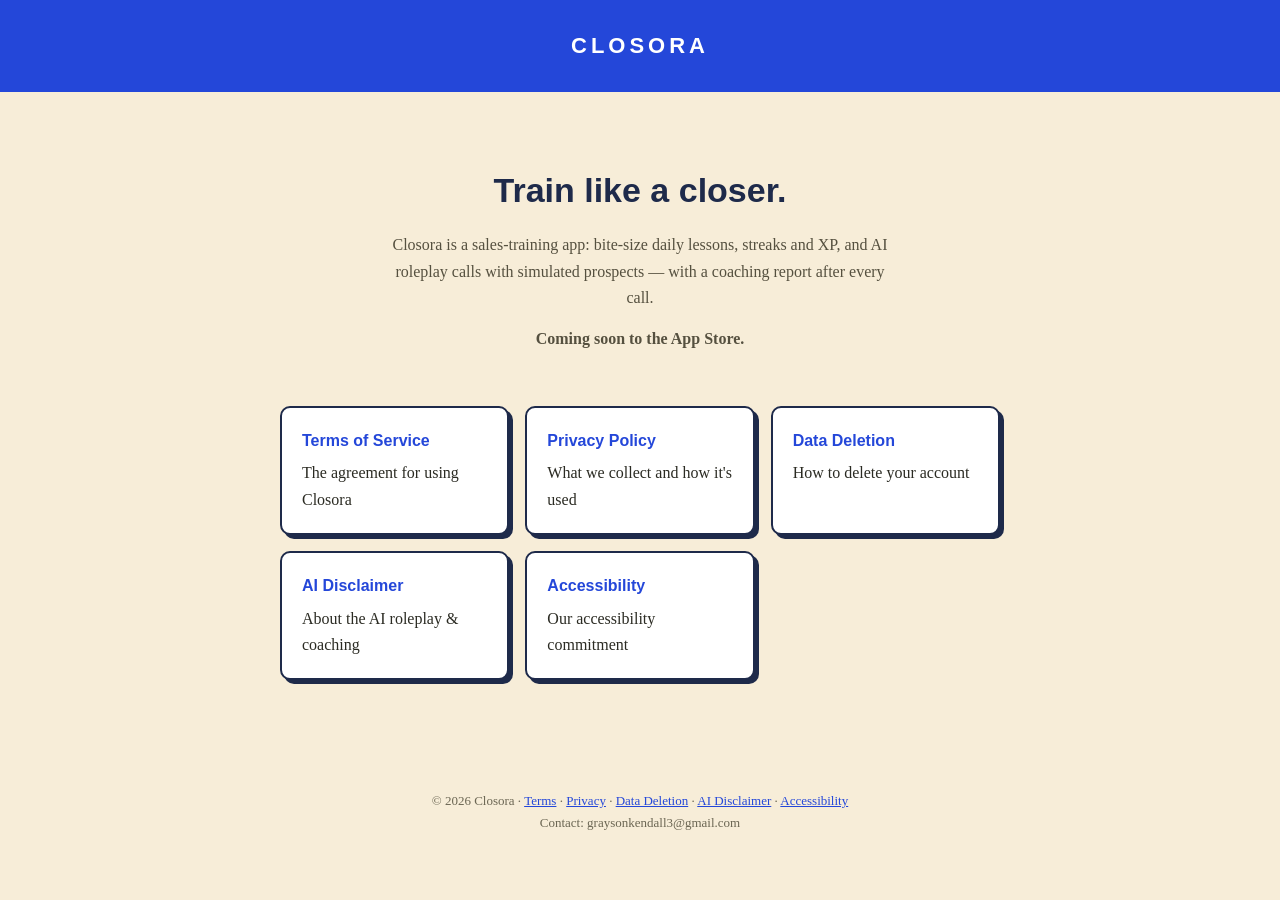
==== index.html @ 4fdc5ac1 "Closora site: landing + legal pages (terms, privacy, data deletion, AI disclaimer, accessibility) Co" ====
<!doctype html>
<html lang="en">
<head>
<meta charset="utf-8">
<meta name="viewport" content="width=device-width, initial-scale=1">
<title>Closora — AI Sales Training — Closora</title>
<style>
:root{--blue:#2447D9;--cream:#F7EDD8;--navy:#1E2A4A;--ink:#2b2b23}
*{box-sizing:border-box;margin:0;padding:0}
body{font-family:Georgia,'Times New Roman',serif;background:var(--cream);color:var(--ink);line-height:1.65}
header{background:var(--blue);padding:28px 20px;text-align:center}
header a{color:#fff;text-decoration:none;font-family:Verdana,Arial,sans-serif;font-weight:bold;font-size:22px;letter-spacing:4px}
main{max-width:760px;margin:0 auto;padding:40px 20px 80px}
h1{font-family:Verdana,Arial,sans-serif;color:var(--navy);font-size:30px;margin-bottom:6px}
.subtitle{color:#6b6653;font-style:italic;margin-bottom:18px}
.meta{font-size:14px;color:#6b6653;border-left:4px solid var(--blue);padding:8px 14px;background:rgba(36,71,217,.06);margin-bottom:28px}
h2{font-family:Verdana,Arial,sans-serif;color:var(--blue);font-size:19px;margin:30px 0 10px}
p{margin-bottom:12px}
footer{text-align:center;padding:30px 20px;font-size:13px;color:#6b6653}
footer a{color:var(--blue)}
.cards{display:grid;grid-template-columns:repeat(auto-fit,minmax(220px,1fr));gap:16px;margin-top:30px}
.card{display:block;background:#fff;border:2px solid var(--navy);border-radius:10px;padding:20px;text-decoration:none;color:var(--ink);box-shadow:4px 4px 0 var(--navy)}
.card b{display:block;color:var(--blue);font-family:Verdana,Arial,sans-serif;margin-bottom:6px}
.hero{text-align:center;padding:30px 0 10px}
.hero h1{font-size:34px}
.hero p{max-width:520px;margin:14px auto;color:#55503f}
</style>
</head>
<body>
<header><a href="/">CLOSORA</a></header>
<main>

<div class="hero">
<h1>Train like a closer.</h1>
<p>Closora is a sales-training app: bite-size daily lessons, streaks and XP, and AI roleplay calls with simulated prospects — with a coaching report after every call.</p>
<p><b>Coming soon to the App Store.</b></p>
</div>
<div class="cards">
<a class="card" href="/terms/"><b>Terms of Service</b>The agreement for using Closora</a>
<a class="card" href="/privacy/"><b>Privacy Policy</b>What we collect and how it's used</a>
<a class="card" href="/data-deletion/"><b>Data Deletion</b>How to delete your account</a>
<a class="card" href="/ai-disclaimer/"><b>AI Disclaimer</b>About the AI roleplay & coaching</a>
<a class="card" href="/accessibility/"><b>Accessibility</b>Our accessibility commitment</a>
</div>
</main>
<footer>
&copy; 2026 Closora &middot; <a href="/terms/">Terms</a> &middot; <a href="/privacy/">Privacy</a> &middot; <a href="/data-deletion/">Data Deletion</a> &middot; <a href="/ai-disclaimer/">AI Disclaimer</a> &middot; <a href="/accessibility/">Accessibility</a><br>
Contact: graysonkendall3@gmail.com
</footer>
</body>
</html>
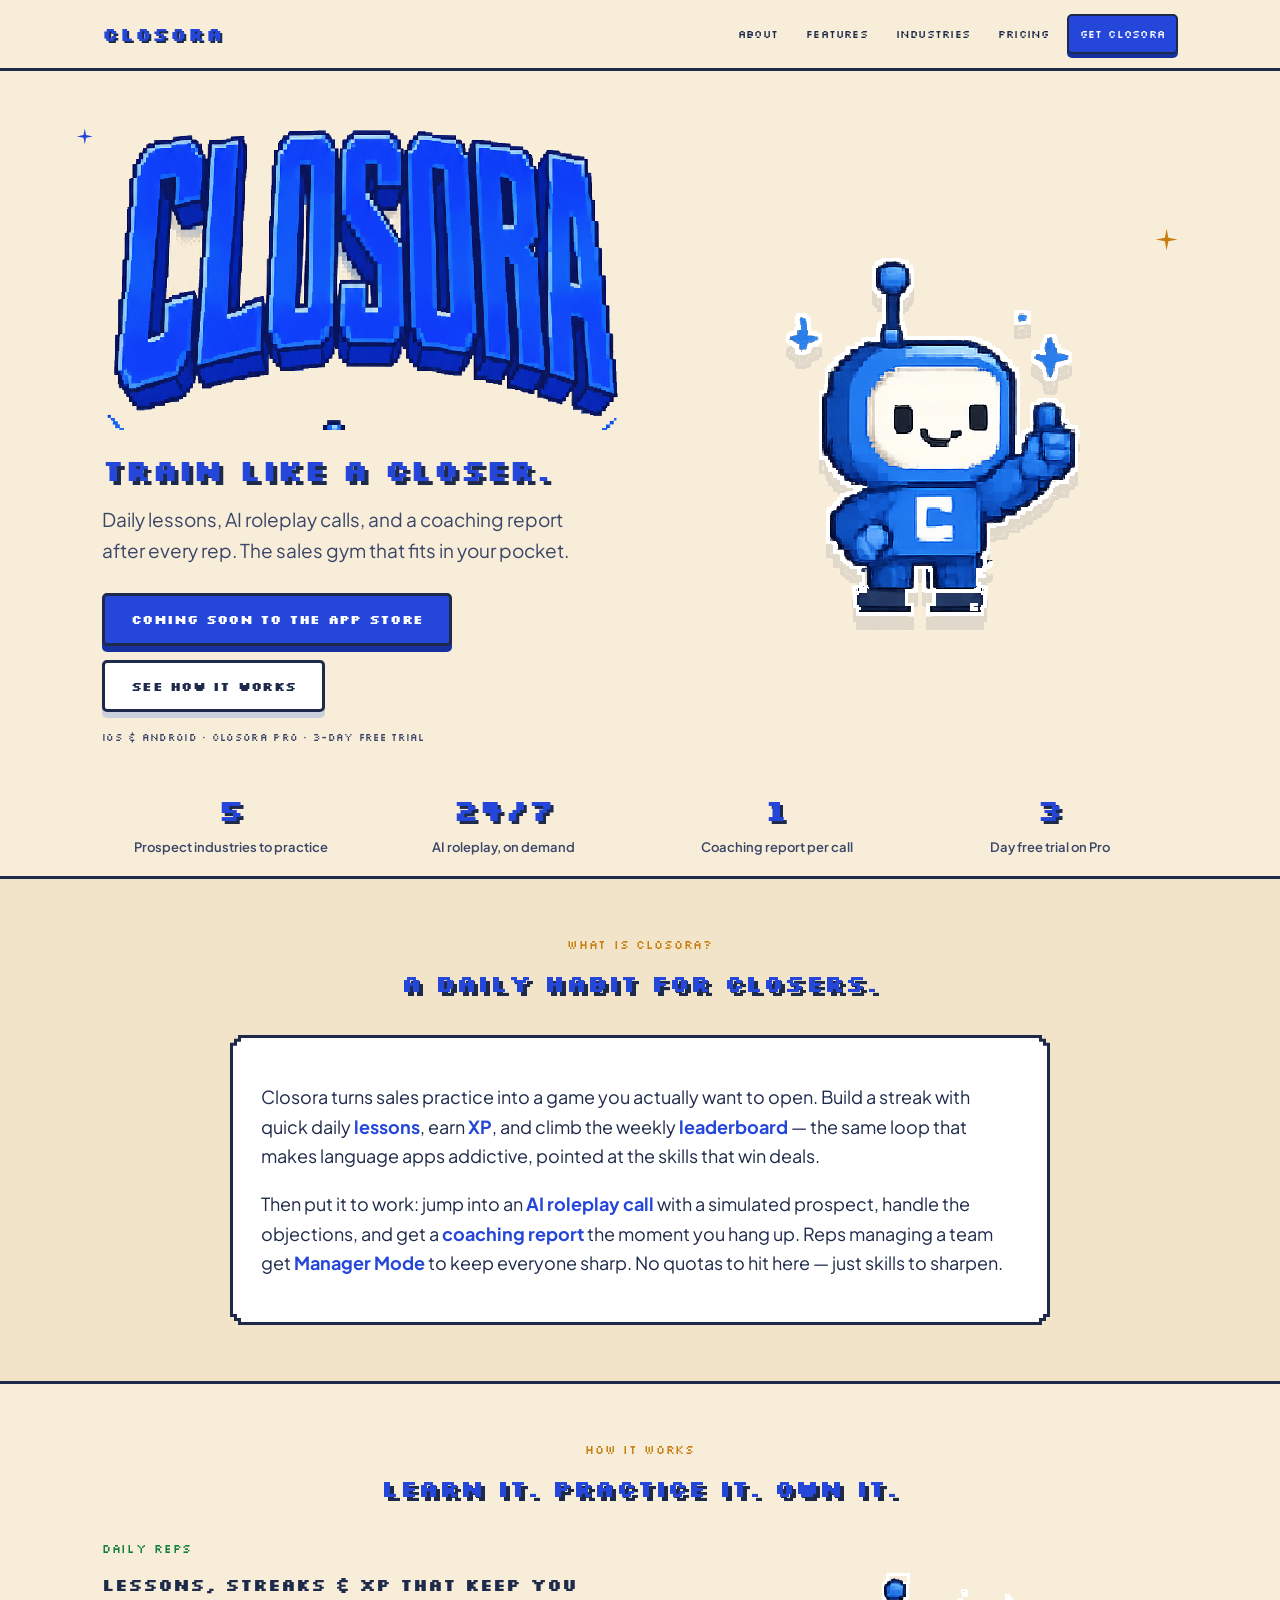
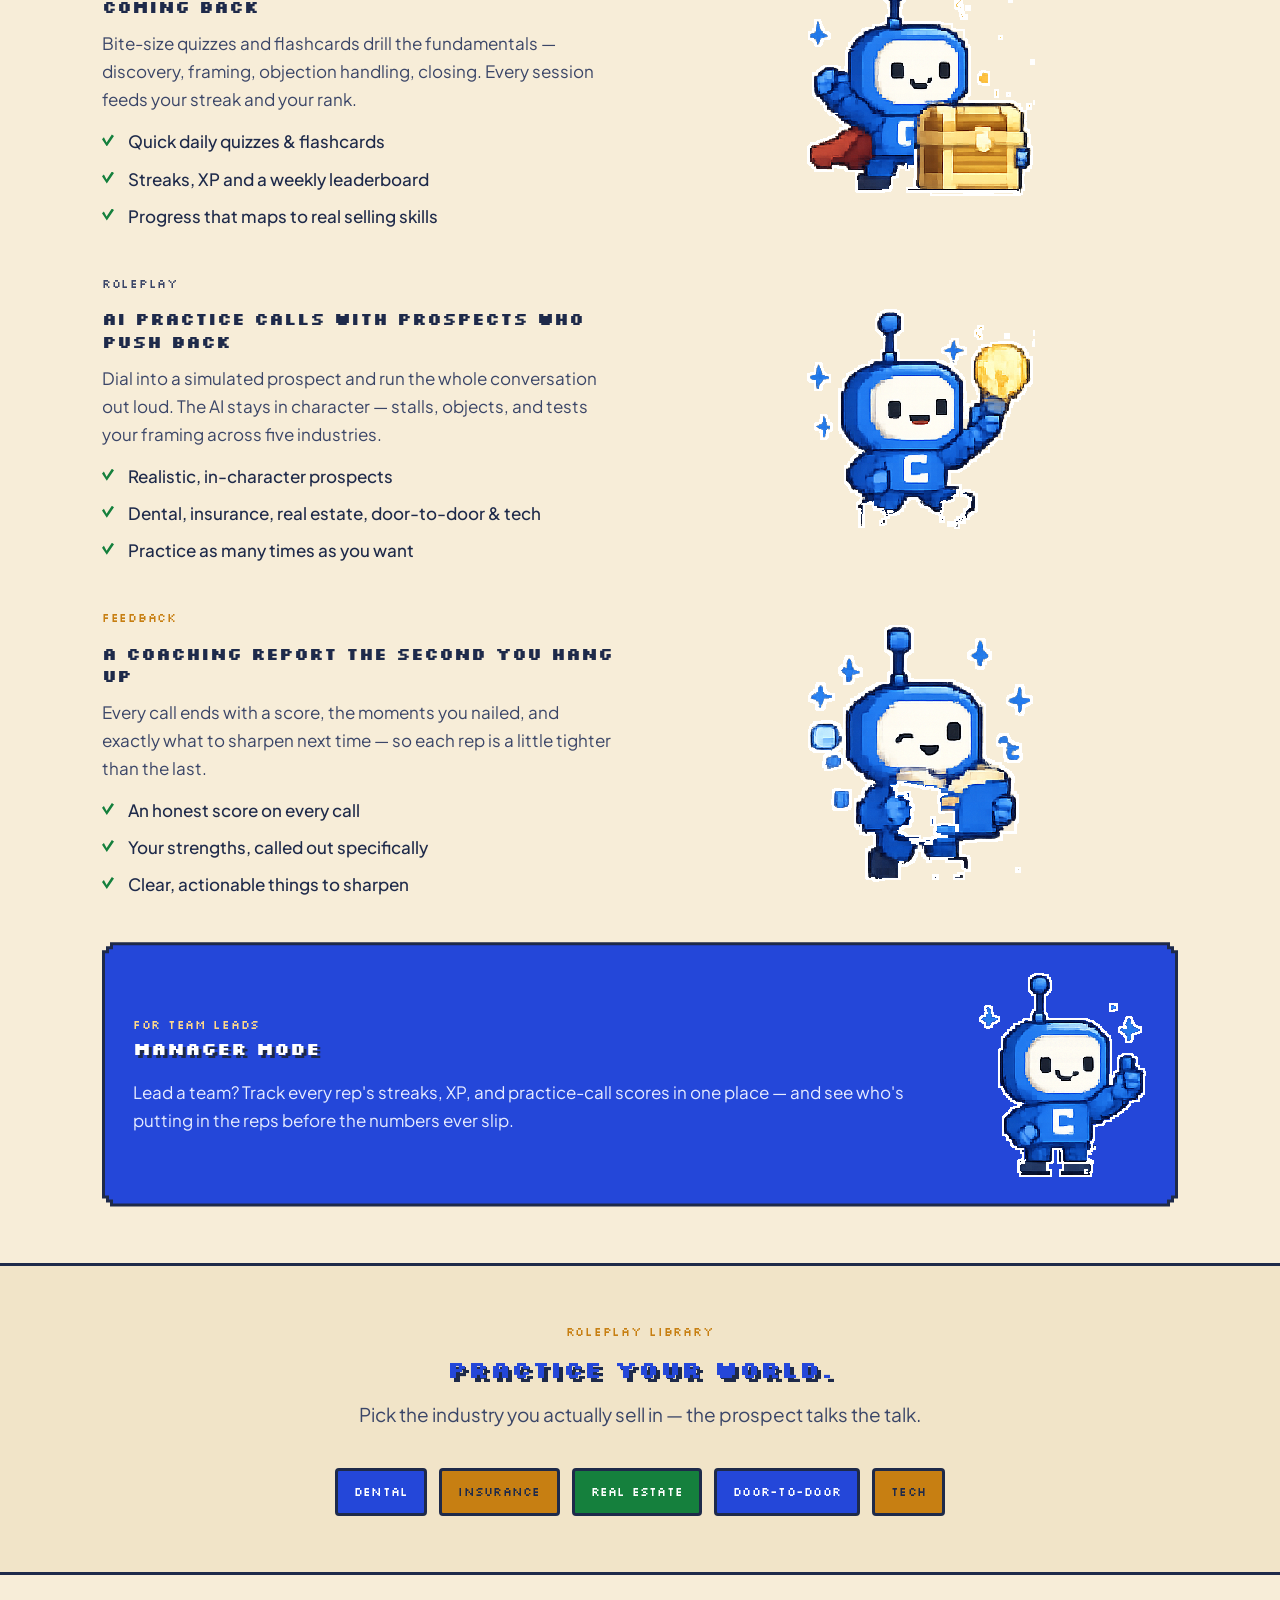
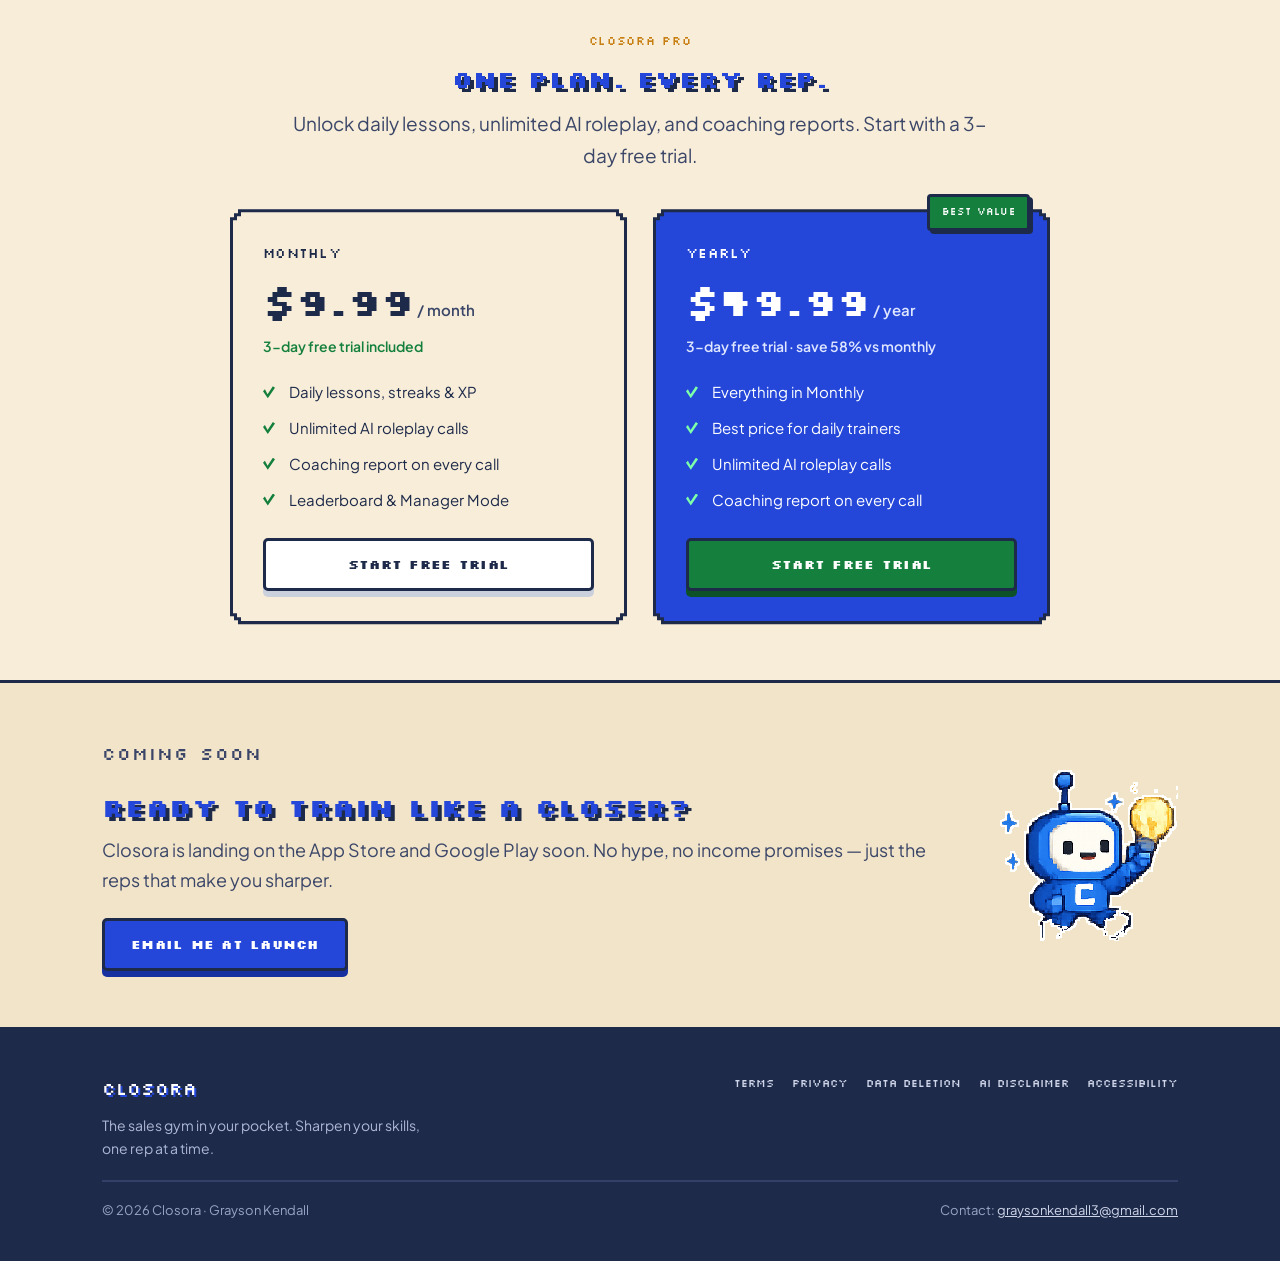
==== commit 1deb9c1c: "Redesign: full pixel-art brand (Silkscreen/Jakarta, pixel panels, toy keys), About + features + pric" ====
--- a/index.html
+++ b/index.html
@@ -2,50 +2,304 @@
 <html lang="en">
 <head>
 <meta charset="utf-8">
+<script>document.documentElement.className += ' js';</script>
 <meta name="viewport" content="width=device-width, initial-scale=1">
-<title>Closora — AI Sales Training — Closora</title>
-<style>
-:root{--blue:#2447D9;--cream:#F7EDD8;--navy:#1E2A4A;--ink:#2b2b23}
-*{box-sizing:border-box;margin:0;padding:0}
-body{font-family:Georgia,'Times New Roman',serif;background:var(--cream);color:var(--ink);line-height:1.65}
-header{background:var(--blue);padding:28px 20px;text-align:center}
-header a{color:#fff;text-decoration:none;font-family:Verdana,Arial,sans-serif;font-weight:bold;font-size:22px;letter-spacing:4px}
-main{max-width:760px;margin:0 auto;padding:40px 20px 80px}
-h1{font-family:Verdana,Arial,sans-serif;color:var(--navy);font-size:30px;margin-bottom:6px}
-.subtitle{color:#6b6653;font-style:italic;margin-bottom:18px}
-.meta{font-size:14px;color:#6b6653;border-left:4px solid var(--blue);padding:8px 14px;background:rgba(36,71,217,.06);margin-bottom:28px}
-h2{font-family:Verdana,Arial,sans-serif;color:var(--blue);font-size:19px;margin:30px 0 10px}
-p{margin-bottom:12px}
-footer{text-align:center;padding:30px 20px;font-size:13px;color:#6b6653}
-footer a{color:var(--blue)}
-.cards{display:grid;grid-template-columns:repeat(auto-fit,minmax(220px,1fr));gap:16px;margin-top:30px}
-.card{display:block;background:#fff;border:2px solid var(--navy);border-radius:10px;padding:20px;text-decoration:none;color:var(--ink);box-shadow:4px 4px 0 var(--navy)}
-.card b{display:block;color:var(--blue);font-family:Verdana,Arial,sans-serif;margin-bottom:6px}
-.hero{text-align:center;padding:30px 0 10px}
-.hero h1{font-size:34px}
-.hero p{max-width:520px;margin:14px auto;color:#55503f}
-</style>
+<title>Closora — Train like a closer. AI sales-training app.</title>
+<meta name="description" content="Closora is a sales-training app: Duolingo-style daily lessons with streaks and XP, plus AI roleplay practice calls with simulated prospects and a coaching report after every call.">
+<link rel="canonical" href="https://closoraapp.com/">
+<meta name="theme-color" content="#F7EDD8">
+<!-- Open Graph / social -->
+<meta property="og:type" content="website">
+<meta property="og:site_name" content="Closora">
+<meta property="og:title" content="Closora — Train like a closer.">
+<meta property="og:description" content="Duolingo-style daily lessons plus AI roleplay practice calls and a coaching report after every call. Sharpen your sales skills.">
+<meta property="og:url" content="https://closoraapp.com/">
+<meta property="og:image" content="https://closoraapp.com/assets/pose-1.png">
+<meta name="twitter:card" content="summary_large_image">
+<meta name="twitter:title" content="Closora — Train like a closer.">
+<meta name="twitter:description" content="Duolingo-style daily lessons plus AI roleplay practice calls and a coaching report after every call.">
+<meta name="twitter:image" content="https://closoraapp.com/assets/pose-1.png">
+<link rel="preconnect" href="https://fonts.googleapis.com">
+<link rel="preconnect" href="https://fonts.gstatic.com" crossorigin>
+<link href="https://fonts.googleapis.com/css2?family=Silkscreen:wght@400;700&family=Plus+Jakarta+Sans:wght@400;500;600;700&display=swap" rel="stylesheet">
+<link rel="stylesheet" href="/assets/site.css">
 </head>
 <body>
-<header><a href="/">CLOSORA</a></header>
-<main>
-
-<div class="hero">
-<h1>Train like a closer.</h1>
-<p>Closora is a sales-training app: bite-size daily lessons, streaks and XP, and AI roleplay calls with simulated prospects — with a coaching report after every call.</p>
-<p><b>Coming soon to the App Store.</b></p>
-</div>
-<div class="cards">
-<a class="card" href="/terms/"><b>Terms of Service</b>The agreement for using Closora</a>
-<a class="card" href="/privacy/"><b>Privacy Policy</b>What we collect and how it's used</a>
-<a class="card" href="/data-deletion/"><b>Data Deletion</b>How to delete your account</a>
-<a class="card" href="/ai-disclaimer/"><b>AI Disclaimer</b>About the AI roleplay & coaching</a>
-<a class="card" href="/accessibility/"><b>Accessibility</b>Our accessibility commitment</a>
-</div>
+<a class="skip" href="#main">Skip to content</a>
+
+<header class="site-header">
+  <div class="wrap">
+    <a class="brand" href="/">CLOSORA</a>
+    <nav class="nav" aria-label="Primary">
+      <a href="/#about">About</a>
+      <a href="/#features">Features</a>
+      <a href="/#industries">Industries</a>
+      <a href="/#pricing">Pricing</a>
+      <a class="nav-cta" href="/#get">Get Closora</a>
+    </nav>
+  </div>
+</header>
+
+<main id="main">
+
+  <!-- HERO -->
+  <section class="hero" aria-labelledby="hero-h">
+    <span class="spark s1" aria-hidden="true"></span>
+    <span class="spark s2" aria-hidden="true"></span>
+    <span class="spark s3" aria-hidden="true"></span>
+    <div class="wrap hero__grid">
+      <div class="hero__copy">
+        <img class="hero__logo pixelated" src="/assets/closora-logo-arch.png"
+             width="820" height="483"
+             alt="Closora" fetchpriority="high">
+        <h1 id="hero-h" class="px-title">Train like a closer.</h1>
+        <p class="hero__sub">Daily lessons, AI roleplay calls, and a coaching report after every rep. The sales gym that fits in your pocket.</p>
+        <div class="hero__cta">
+          <a class="key" href="#get">Coming soon to the App Store</a>
+          <a class="key key--ghost" href="#about">See how it works</a>
+        </div>
+        <p class="hero__note">iOS &amp; Android · Closora Pro · 3-day free trial</p>
+      </div>
+      <div class="hero__art">
+        <div data-parallax="0.05">
+          <img class="hero__mascot floaty pixelated" src="/assets/pose-1.png"
+               width="252" height="306"
+               alt="Closora's blue robot mascot smiling and pointing upward" fetchpriority="high">
+        </div>
+      </div>
+    </div>
+  </section>
+
+  <!-- STAT STRIP -->
+  <section class="stats" aria-label="Closora at a glance">
+    <div class="wrap">
+      <div class="stats__row">
+        <div class="stat reveal" data-delay="0">
+          <div class="num" data-count="5">5</div>
+          <div class="lab">Prospect industries to practice</div>
+        </div>
+        <div class="stat reveal" data-delay="80">
+          <div class="num" data-count="24" data-suffix="/7">24/7</div>
+          <div class="lab">AI roleplay, on demand</div>
+        </div>
+        <div class="stat reveal" data-delay="160">
+          <div class="num" data-count="1">1</div>
+          <div class="lab">Coaching report per call</div>
+        </div>
+        <div class="stat reveal" data-delay="240">
+          <div class="num" data-count="3">3</div>
+          <div class="lab">Day free trial on Pro</div>
+        </div>
+      </div>
+    </div>
+  </section>
+
+  <!-- ABOUT -->
+  <section class="section section--band" id="about" aria-labelledby="about-h">
+    <div class="wrap">
+      <div class="section__head center reveal">
+        <p class="px-eyebrow">What is Closora?</p>
+        <h2 id="about-h" class="px-title">A daily habit for closers.</h2>
+      </div>
+      <div class="panel reveal" data-delay="80" style="max-width:820px;margin:0 auto">
+        <div class="panel__in about__body">
+          <p>Closora turns sales practice into a game you actually want to open. Build a streak with quick daily <strong>lessons</strong>, earn <strong>XP</strong>, and climb the weekly <strong>leaderboard</strong> — the same loop that makes language apps addictive, pointed at the skills that win deals.</p>
+          <p>Then put it to work: jump into an <strong>AI roleplay call</strong> with a simulated prospect, handle the objections, and get a <strong>coaching report</strong> the moment you hang up. Reps managing a team get <strong>Manager Mode</strong> to keep everyone sharp. No quotas to hit here — just skills to sharpen.</p>
+        </div>
+      </div>
+    </div>
+  </section>
+
+  <!-- FEATURES -->
+  <section class="section" id="features" aria-labelledby="features-h">
+    <div class="wrap">
+      <div class="section__head center reveal">
+        <p class="px-eyebrow">How it works</p>
+        <h2 id="features-h" class="px-title">Learn it. Practice it. Own it.</h2>
+      </div>
+
+      <!-- Feature 1 -->
+      <div class="feature reveal">
+        <div class="feature__copy">
+          <p class="px-eyebrow" style="color:var(--emerald)">Daily reps</p>
+          <h3>Lessons, streaks &amp; XP that keep you coming back</h3>
+          <p>Bite-size quizzes and flashcards drill the fundamentals — discovery, framing, objection handling, closing. Every session feeds your streak and your rank.</p>
+          <ul class="feature__list">
+            <li>Quick daily quizzes &amp; flashcards</li>
+            <li>Streaks, XP and a weekly leaderboard</li>
+            <li>Progress that maps to real selling skills</li>
+          </ul>
+        </div>
+        <div class="feature__art">
+          <img class="feature__mascot pixelated" src="/assets/pose-3.png"
+               width="297" height="293" loading="lazy" decoding="async"
+               alt="Closora mascot in a cape beside a treasure chest of rewards">
+        </div>
+      </div>
+
+      <!-- Feature 2 -->
+      <div class="feature rev reveal">
+        <div class="feature__copy">
+          <p class="px-eyebrow">Roleplay</p>
+          <h3>AI practice calls with prospects who push back</h3>
+          <p>Dial into a simulated prospect and run the whole conversation out loud. The AI stays in character — stalls, objects, and tests your framing across five industries.</p>
+          <ul class="feature__list">
+            <li>Realistic, in-character prospects</li>
+            <li>Dental, insurance, real estate, door-to-door &amp; tech</li>
+            <li>Practice as many times as you want</li>
+          </ul>
+        </div>
+        <div class="feature__art">
+          <img class="feature__mascot pixelated" src="/assets/pose-7.png"
+               width="289" height="280" loading="lazy" decoding="async"
+               alt="Closora mascot holding up a glowing idea lightbulb">
+        </div>
+      </div>
+
+      <!-- Feature 3 -->
+      <div class="feature reveal">
+        <div class="feature__copy">
+          <p class="px-eyebrow" style="color:var(--amber)">Feedback</p>
+          <h3>A coaching report the second you hang up</h3>
+          <p>Every call ends with a score, the moments you nailed, and exactly what to sharpen next time — so each rep is a little tighter than the last.</p>
+          <ul class="feature__list">
+            <li>An honest score on every call</li>
+            <li>Your strengths, called out specifically</li>
+            <li>Clear, actionable things to sharpen</li>
+          </ul>
+        </div>
+        <div class="feature__art">
+          <img class="feature__mascot pixelated" src="/assets/pose-5.png"
+               width="251" height="286" loading="lazy" decoding="async"
+               alt="Closora mascot winking while reading a coaching report">
+        </div>
+      </div>
+
+      <!-- Manager Mode highlight -->
+      <div class="panel panel--blue reveal" data-delay="60" style="margin-top:8px">
+        <div class="panel__in mgr">
+          <div>
+            <p class="px-eyebrow" style="color:#FFD98A">For team leads</p>
+            <h3>Manager Mode</h3>
+            <p>Lead a team? Track every rep's streaks, XP, and practice-call scores in one place — and see who's putting in the reps before the numbers ever slip.</p>
+          </div>
+          <img class="mgr__mascot pixelated" src="/assets/pose-1.png"
+               width="252" height="306" loading="lazy" decoding="async"
+               alt="Closora mascot giving a thumbs up for the team">
+        </div>
+      </div>
+    </div>
+  </section>
+
+  <!-- INDUSTRIES -->
+  <section class="section section--band" id="industries" aria-labelledby="ind-h">
+    <div class="wrap">
+      <div class="section__head center reveal">
+        <p class="px-eyebrow">Roleplay library</p>
+        <h2 id="ind-h" class="px-title">Practice your world.</h2>
+        <p class="lead">Pick the industry you actually sell in — the prospect talks the talk.</p>
+      </div>
+      <div class="industries__chips reveal" data-delay="80">
+        <span class="chip chip--blue">Dental</span>
+        <span class="chip chip--amber">Insurance</span>
+        <span class="chip chip--emerald">Real Estate</span>
+        <span class="chip chip--blue">Door-to-Door</span>
+        <span class="chip chip--amber">Tech</span>
+      </div>
+    </div>
+  </section>
+
+  <!-- PRICING -->
+  <section class="section" id="pricing" aria-labelledby="price-h">
+    <div class="wrap">
+      <div class="section__head center reveal">
+        <p class="px-eyebrow">Closora Pro</p>
+        <h2 id="price-h" class="px-title">One plan. Every rep.</h2>
+        <p class="lead">Unlock daily lessons, unlimited AI roleplay, and coaching reports. Start with a 3-day free trial.</p>
+      </div>
+      <div class="plans">
+        <!-- Monthly -->
+        <div class="plan reveal">
+          <div class="panel panel--cream">
+            <div class="panel__in">
+              <p class="plan__name" style="color:var(--navy)">Monthly</p>
+              <p class="plan__price" style="color:var(--navy)">$9.99<span class="plan__per" style="color:var(--muted)"> / month</span></p>
+              <p class="plan__trial" style="color:var(--emerald)">3-day free trial included</p>
+              <ul class="plan__feats">
+                <li>Daily lessons, streaks &amp; XP</li>
+                <li>Unlimited AI roleplay calls</li>
+                <li>Coaching report on every call</li>
+                <li>Leaderboard &amp; Manager Mode</li>
+              </ul>
+              <div class="plan__cta">
+                <a class="key key--ghost" href="#get">Start free trial</a>
+              </div>
+            </div>
+          </div>
+        </div>
+        <!-- Yearly -->
+        <div class="plan plan--yearly reveal" data-delay="90">
+          <span class="best-chip">BEST VALUE</span>
+          <div class="panel panel--blue">
+            <div class="panel__in">
+              <p class="plan__name" style="color:#fff">Yearly</p>
+              <p class="plan__price" style="color:#fff">$49.99<span class="plan__per"> / year</span></p>
+              <p class="plan__trial">3-day free trial · save 58% vs monthly</p>
+              <ul class="plan__feats">
+                <li>Everything in Monthly</li>
+                <li>Best price for daily trainers</li>
+                <li>Unlimited AI roleplay calls</li>
+                <li>Coaching report on every call</li>
+              </ul>
+              <div class="plan__cta">
+                <a class="key key--emerald" href="#get">Start free trial</a>
+              </div>
+            </div>
+          </div>
+        </div>
+      </div>
+    </div>
+  </section>
+
+  <!-- CTA BAND -->
+  <section class="section section--band cta-band" id="get" aria-labelledby="get-h">
+    <div class="wrap">
+      <div class="reveal">
+        <p class="px-eyebrow">Coming soon</p>
+        <h2 id="get-h" class="px-title">Ready to train like a closer?</h2>
+        <p>Closora is landing on the App Store and Google Play soon. No hype, no income promises — just the reps that make you sharper.</p>
+        <a class="key" href="mailto:graysonkendall3@gmail.com?subject=Closora%20launch%20updates">Email me at launch</a>
+      </div>
+      <img class="cta-band__mascot floaty pixelated reveal" data-delay="120" src="/assets/pose-7.png"
+           width="289" height="280" loading="lazy" decoding="async"
+           alt="Closora mascot holding up a lightbulb, ready to help">
+    </div>
+  </section>
+
 </main>
-<footer>
-&copy; 2026 Closora &middot; <a href="/terms/">Terms</a> &middot; <a href="/privacy/">Privacy</a> &middot; <a href="/data-deletion/">Data Deletion</a> &middot; <a href="/ai-disclaimer/">AI Disclaimer</a> &middot; <a href="/accessibility/">Accessibility</a><br>
-Contact: graysonkendall3@gmail.com
+
+<footer class="site-footer">
+  <div class="wrap">
+    <div class="footer__top">
+      <div>
+        <div class="footer__brand">CLOSORA</div>
+        <p class="footer__tag">The sales gym in your pocket. Sharpen your skills, one rep at a time.</p>
+      </div>
+      <nav class="footer__links" aria-label="Legal">
+        <a href="/terms/">Terms</a>
+        <a href="/privacy/">Privacy</a>
+        <a href="/data-deletion/">Data Deletion</a>
+        <a href="/ai-disclaimer/">AI Disclaimer</a>
+        <a href="/accessibility/">Accessibility</a>
+      </nav>
+    </div>
+    <div class="footer__bottom">
+      <span>&copy; 2026 Closora · Grayson Kendall</span>
+      <span>Contact: <a href="mailto:graysonkendall3@gmail.com">graysonkendall3@gmail.com</a></span>
+    </div>
+  </div>
 </footer>
+
+<script src="/assets/site.js" defer></script>
 </body>
-</html>+</html>
--- a/assets/site.css
+++ b/assets/site.css
@@ -0,0 +1,407 @@
+/* ===========================================================
+   Closora — shared brand stylesheet
+   Pixel-toy design system: cream + royal blue + navy borders.
+   Fonts: Silkscreen (display/labels), Plus Jakarta Sans (body).
+   =========================================================== */
+
+:root{
+  --blue:#2447D9;
+  --blue-edge:#1730A0;      /* darker same-hue underside for keys */
+  --blue-deep:#16308F;
+  --cream:#F7EDD8;
+  --cream-2:#F1E4C8;        /* slightly deeper cream for bands */
+  --navy:#1E2A4A;           /* ink + borders */
+  --amber:#C77F12;
+  --amber-edge:#8A5709;
+  --emerald:#15803D;
+  --emerald-edge:#0C5127;
+  --white:#ffffff;
+  --ink:#1E2A4A;            /* body text = navy */
+  --muted:#3B4668;          /* muted body, AA on cream */
+  --font-px:'Silkscreen', ui-monospace, monospace;
+  --font-body:'Plus Jakarta Sans', system-ui, -apple-system, Segoe UI, Roboto, sans-serif;
+
+  /* Signature stepped "8-bit" corner (2 steps of 4px). Reused on every panel. */
+  --px-corner:polygon(
+    0 8px, 4px 8px, 4px 4px, 8px 4px, 8px 0,
+    calc(100% - 8px) 0, calc(100% - 8px) 4px, calc(100% - 4px) 4px, calc(100% - 4px) 8px, 100% 8px,
+    100% calc(100% - 8px), calc(100% - 4px) calc(100% - 8px), calc(100% - 4px) calc(100% - 4px), calc(100% - 8px) calc(100% - 4px), calc(100% - 8px) 100%,
+    8px 100%, 8px calc(100% - 4px), 4px calc(100% - 4px), 4px calc(100% - 8px), 0 calc(100% - 8px)
+  );
+}
+
+*{box-sizing:border-box}
+html{scroll-behavior:smooth}
+body{
+  margin:0;
+  background:var(--cream);
+  color:var(--ink);
+  font-family:var(--font-body);
+  font-size:17px;
+  line-height:1.65;
+  -webkit-font-smoothing:antialiased;
+  text-rendering:optimizeLegibility;
+  overflow-x:hidden;
+}
+img{max-width:100%;height:auto;display:block}
+a{color:var(--blue)}
+
+/* Let grid/flex items shrink below their content's intrinsic width so wide
+   pixel art + Silkscreen text never force the page wider than the viewport. */
+.hero__copy,.hero__art,.hero__cta,
+.feature>*,.mgr>*,.plan,.stat,
+.cta-band .wrap>*,.footer__top>*{min-width:0}
+
+/* Crisp pixel art everywhere it matters */
+.pixelated{image-rendering:pixelated;image-rendering:crisp-edges}
+
+/* Accessible skip link */
+.skip{
+  position:absolute;left:-999px;top:0;z-index:200;
+  background:var(--navy);color:#fff;padding:12px 18px;
+  font-family:var(--font-px);font-size:12px;border-radius:0 0 6px 0;
+}
+.skip:focus{left:0}
+
+/* Focus states — visible, on-brand */
+a:focus-visible,button:focus-visible,.key:focus-visible{
+  outline:3px solid var(--amber);
+  outline-offset:3px;
+}
+
+.wrap{width:100%;max-width:1120px;margin:0 auto;padding:0 22px}
+
+/* ---------- Pixel headings (blue + navy 3D offset) ---------- */
+.px-title{
+  font-family:var(--font-px);font-weight:700;
+  color:var(--blue);
+  text-shadow:4px 4px 0 var(--navy);
+  line-height:1.15;letter-spacing:.01em;
+  margin:0;
+}
+.px-eyebrow{
+  font-family:var(--font-px);font-weight:400;
+  font-size:12px;letter-spacing:.06em;text-transform:uppercase;
+  color:var(--amber);margin:0 0 14px;
+}
+
+/* ---------- Pixel panel (two-layer: navy border + stepped corners + hard shadow) ---------- */
+.panel{
+  --fill:var(--white);
+  position:relative;
+  background:var(--navy);            /* becomes the 3px border */
+  clip-path:var(--px-corner);
+  padding:3px;
+  filter:drop-shadow(6px 6px 0 var(--navy));
+}
+.panel::before{
+  content:"";position:absolute;inset:3px;
+  background:var(--fill);
+  clip-path:var(--px-corner);
+  z-index:0;
+}
+.panel__in{position:relative;z-index:1;padding:26px 28px}
+.panel--blue{--fill:var(--blue)}
+.panel--blue .panel__in{color:#fff}
+.panel--cream{--fill:var(--cream)}
+
+/* ---------- Toy-key buttons ---------- */
+.key{
+  font-family:var(--font-px);font-weight:700;
+  font-size:13px;letter-spacing:.02em;text-transform:uppercase;
+  display:inline-flex;align-items:center;justify-content:center;gap:.55em;
+  padding:15px 26px;min-height:52px;
+  color:#fff;background:var(--blue);
+  border:3px solid var(--navy);border-radius:5px;
+  box-shadow:0 6px 0 0 var(--blue-edge);
+  cursor:pointer;text-decoration:none;
+  max-width:100%;white-space:normal;text-align:center;line-height:1.3;
+  transition:transform .07s ease, box-shadow .07s ease, filter .07s ease;
+}
+.key:hover{filter:brightness(1.05)}
+.key:active{transform:translateY(6px);box-shadow:0 0 0 0 var(--blue-edge)}
+.key--amber{background:var(--amber);color:var(--navy);box-shadow:0 6px 0 0 var(--amber-edge)}
+.key--amber:active{box-shadow:0 0 0 0 var(--amber-edge)}
+.key--emerald{background:var(--emerald);box-shadow:0 6px 0 0 var(--emerald-edge)}
+.key--emerald:active{box-shadow:0 0 0 0 var(--emerald-edge)}
+.key--ghost{background:var(--white);color:var(--navy);box-shadow:0 6px 0 0 #cbd0dd}
+.key--ghost:active{box-shadow:0 0 0 0 #cbd0dd}
+.key[aria-disabled="true"]{cursor:default}
+.key[aria-disabled="true"]:active{transform:none}
+
+.key--sm{font-size:11px;padding:11px 18px;min-height:44px;box-shadow:0 5px 0 0 var(--blue-edge)}
+.key--sm:active{box-shadow:0 0 0 0 var(--blue-edge)}
+
+/* ---------- Pixel chips / tags ---------- */
+.chip{
+  display:inline-flex;align-items:center;gap:.4em;
+  font-family:var(--font-px);font-size:11px;letter-spacing:.02em;
+  background:var(--white);color:var(--navy);
+  border:3px solid var(--navy);border-radius:4px;
+  padding:8px 12px;
+}
+.chip--amber{background:var(--amber);color:var(--navy)}
+.chip--emerald{background:var(--emerald);color:#fff}
+.chip--blue{background:var(--blue);color:#fff}
+
+/* ===========================================================
+   HEADER (sticky, compresses + gains hard shadow on scroll)
+   =========================================================== */
+.site-header{
+  position:sticky;top:0;z-index:100;
+  background:var(--cream);
+  border-bottom:3px solid var(--navy);
+  transition:box-shadow .18s ease, padding .18s ease, background .18s ease;
+}
+.site-header.scrolled{box-shadow:0 4px 0 rgba(30,42,74,.16)}
+.site-header .wrap{
+  display:flex;align-items:center;justify-content:space-between;gap:18px;
+  padding-top:14px;padding-bottom:14px;
+  transition:padding .18s ease;
+}
+.site-header.scrolled .wrap{padding-top:9px;padding-bottom:9px}
+.brand{
+  font-family:var(--font-px);font-weight:700;font-size:19px;letter-spacing:.04em;
+  color:var(--blue);text-decoration:none;text-shadow:2px 2px 0 var(--navy);
+  white-space:nowrap;
+}
+.nav{display:flex;align-items:center;gap:6px;flex-wrap:wrap;justify-content:flex-end}
+.nav a{
+  font-family:var(--font-px);font-size:11px;letter-spacing:.02em;
+  color:var(--navy);text-decoration:none;
+  padding:9px 11px;border-radius:5px;
+  min-height:38px;display:inline-flex;align-items:center;
+}
+.nav a:hover{background:rgba(36,71,217,.10);color:var(--blue)}
+.nav a.nav-cta{
+  background:var(--blue);color:#fff;border:2px solid var(--navy);
+  box-shadow:0 4px 0 var(--blue-edge);
+}
+.nav a.nav-cta:hover{background:var(--blue);color:#fff}
+
+/* ===========================================================
+   HERO
+   =========================================================== */
+.hero{padding:54px 0 40px;position:relative;overflow:hidden}
+.hero__grid{display:grid;grid-template-columns:1.05fr .95fr;gap:40px;align-items:center}
+.hero__logo{width:100%;max-width:520px;height:auto;margin:0 0 22px}
+.hero h1{font-size:30px;margin:0 0 16px}
+.hero__sub{font-size:19px;color:var(--muted);max-width:34ch;margin:0 0 26px}
+.hero__cta{display:flex;flex-wrap:wrap;gap:14px;align-items:center}
+.hero__note{
+  margin:18px 0 0;font-family:var(--font-px);font-size:10px;letter-spacing:.03em;
+  color:var(--muted);
+}
+.hero__art{position:relative;display:flex;justify-content:center;align-items:center;min-height:280px}
+.hero__mascot{width:300px;height:auto;filter:drop-shadow(0 14px 0 rgba(30,42,74,.10))}
+.floaty{animation:float 5.5s ease-in-out infinite}
+@keyframes float{0%,100%{transform:translateY(0)}50%{transform:translateY(-14px)}}
+/* decorative pixel sparkles */
+.spark{position:absolute;width:16px;height:16px;background:var(--amber);z-index:-1;
+  clip-path:polygon(50% 0,58% 42%,100% 50%,58% 58%,50% 100%,42% 58%,0 50%,42% 42%)}
+.spark.s1{top:8%;left:6%;background:var(--blue);animation:twinkle 3.4s ease-in-out infinite}
+.spark.s2{top:22%;right:8%;background:var(--amber);width:22px;height:22px;animation:twinkle 4.2s ease-in-out .6s infinite}
+.spark.s3{bottom:14%;left:14%;background:var(--emerald);width:13px;height:13px;animation:twinkle 3.8s ease-in-out .3s infinite}
+@keyframes twinkle{0%,100%{transform:scale(1);opacity:.9}50%{transform:scale(.55);opacity:.4}}
+
+/* ===========================================================
+   STAT STRIP
+   =========================================================== */
+.stats{padding:8px 0 20px}
+.stats__row{display:grid;grid-template-columns:repeat(4,1fr);gap:16px}
+.stat{text-align:center}
+.stat .num{font-family:var(--font-px);font-weight:700;font-size:30px;color:var(--blue);
+  text-shadow:3px 3px 0 var(--navy);line-height:1}
+.stat .lab{margin-top:14px;font-size:13px;color:var(--muted);font-weight:600;line-height:1.35}
+
+/* ===========================================================
+   GENERIC SECTION
+   =========================================================== */
+.section{padding:56px 0}
+.section--band{background:var(--cream-2);border-top:3px solid var(--navy);border-bottom:3px solid var(--navy)}
+.section__head{max-width:720px;margin:0 0 38px}
+.section__head.center{margin-left:auto;margin-right:auto;text-align:center}
+.section h2{font-size:24px}
+.lead{font-size:19px;color:var(--muted);margin:16px 0 0}
+
+/* About panel */
+.about__body{font-size:18px;color:var(--ink)}
+.about__body strong{color:var(--blue)}
+
+/* ---------- Feature rows (alternating zig-zag) ---------- */
+.feature{display:grid;grid-template-columns:1fr 1fr;gap:44px;align-items:center;margin:0 0 44px}
+.feature:last-child{margin-bottom:0}
+.feature.rev .feature__art{order:2}
+.feature.rev .feature__copy{order:1}
+.feature__copy h3{font-family:var(--font-px);font-weight:700;font-size:17px;color:var(--navy);
+  margin:14px 0 12px;line-height:1.3}
+.feature__copy p{color:var(--muted);margin:0 0 14px}
+.feature__list{list-style:none;padding:0;margin:6px 0 0;display:flex;flex-direction:column;gap:9px}
+.feature__list li{position:relative;padding-left:26px;color:var(--ink);font-weight:500}
+.feature__list li::before{content:"";position:absolute;left:0;top:7px;width:12px;height:12px;
+  background:var(--emerald);clip-path:polygon(0 40%,40% 100%,100% 12%,82% 0,38% 66%,16% 24%)}
+.feature__art{display:flex;justify-content:center}
+.feature__mascot{width:230px;height:auto}
+
+/* Manager Mode highlight (blue panel) */
+.mgr{display:grid;grid-template-columns:1fr auto;gap:32px;align-items:center}
+.mgr h3{font-family:var(--font-px);font-size:18px;margin:0 0 14px;text-shadow:3px 3px 0 var(--navy);color:#fff}
+.mgr p{margin:0;color:#e7ecff}
+.mgr__mascot{width:170px;height:auto}
+
+/* Industries chips */
+.industries__chips{display:flex;flex-wrap:wrap;gap:12px;justify-content:center}
+.industries__chips .chip{font-size:12px;padding:11px 16px}
+
+/* ===========================================================
+   PRICING (paywall-style plan cards)
+   =========================================================== */
+.plans{display:grid;grid-template-columns:1fr 1fr;gap:26px;max-width:820px;margin:0 auto;align-items:stretch}
+.plan{position:relative;display:flex;flex-direction:column}
+.plan>.panel{flex:1;display:flex;flex-direction:column}
+.plan .panel__in{flex:1;display:flex;flex-direction:column;padding:30px 30px}
+.plan__name{font-family:var(--font-px);font-size:14px;letter-spacing:.02em;margin:0 0 18px}
+.plan__price{font-family:var(--font-px);font-weight:700;font-size:38px;line-height:1;margin:0}
+.plan__per{font-family:var(--font-body);font-size:15px;font-weight:600}
+.plan__trial{font-size:14px;font-weight:600;margin:14px 0 22px}
+.plan__feats{list-style:none;padding:0;margin:0 0 26px;display:flex;flex-direction:column;gap:11px;font-size:15px}
+.plan__feats li{position:relative;padding-left:26px}
+.plan__feats li::before{content:"";position:absolute;left:0;top:6px;width:12px;height:12px;
+  background:var(--emerald);clip-path:polygon(0 40%,40% 100%,100% 12%,82% 0,38% 66%,16% 24%)}
+.plan--yearly .plan__feats li::before{background:#7CFFA8}
+.plan__cta{margin-top:auto}
+.plan__cta .key{width:100%}
+.best-chip{
+  position:absolute;top:-15px;right:20px;z-index:3;
+  background:var(--emerald);color:#fff;border:3px solid var(--navy);
+  font-family:var(--font-px);font-size:10px;letter-spacing:.03em;
+  padding:7px 12px;border-radius:4px;box-shadow:3px 3px 0 var(--navy);
+}
+.plan--yearly .plan__per,.plan--yearly .plan__trial{color:#dfe6ff}
+
+/* ===========================================================
+   CTA BAND
+   =========================================================== */
+.cta-band{position:relative;overflow:hidden}
+.cta-band .wrap{display:grid;grid-template-columns:1fr auto;gap:32px;align-items:center}
+.cta-band h2{font-size:26px;margin:0 0 12px}
+.cta-band p{color:var(--muted);margin:0 0 24px;font-size:18px}
+.cta-band__mascot{width:180px;height:auto}
+
+/* ===========================================================
+   FOOTER
+   =========================================================== */
+.site-footer{background:var(--navy);color:#cfd6ea;padding:44px 0 40px;margin-top:0}
+.site-footer .wrap{display:flex;flex-direction:column;gap:20px}
+.footer__top{display:flex;justify-content:space-between;align-items:flex-start;gap:24px;flex-wrap:wrap}
+.footer__brand{font-family:var(--font-px);font-size:18px;color:#fff;text-shadow:2px 2px 0 var(--blue)}
+.footer__tag{margin:10px 0 0;color:#aeb8d6;font-size:14px;max-width:34ch}
+.footer__links{display:flex;flex-wrap:wrap;gap:8px 18px}
+.footer__links a{font-family:var(--font-px);font-size:11px;color:#cfd6ea;text-decoration:none}
+.footer__links a:hover{color:#fff;text-decoration:underline}
+.footer__bottom{border-top:2px solid #33406a;padding-top:18px;display:flex;justify-content:space-between;
+  gap:14px;flex-wrap:wrap;font-size:13px;color:#9aa5c6}
+.footer__bottom a{color:#cfd6ea}
+
+/* ===========================================================
+   LEGAL PAGES
+   =========================================================== */
+.legal{padding:46px 0 72px}
+.legal__inner{max-width:760px;margin:0 auto}
+.legal h1{font-size:26px;margin:0 0 10px}
+.legal__sub{font-family:var(--font-px);font-size:11px;letter-spacing:.02em;color:var(--amber);margin:0 0 22px}
+.legal__meta{
+  font-size:14px;color:var(--muted);line-height:1.7;
+  margin:0 0 34px;
+}
+.legal__meta .panel__in{padding:16px 20px}
+.legal h2{
+  font-family:var(--font-px);font-weight:700;font-size:14px;letter-spacing:-.01em;
+  color:var(--blue);line-height:1.4;
+  margin:34px 0 12px;
+}
+.legal p{margin:0 0 14px;color:var(--ink)}
+.legal a{color:var(--blue)}
+.legal .back{
+  display:inline-flex;align-items:center;gap:.5em;margin-bottom:26px;
+  font-family:var(--font-px);font-size:11px;color:var(--navy);text-decoration:none;
+}
+.legal .back:hover{color:var(--blue)}
+
+/* ===========================================================
+   REVEAL ON SCROLL
+   =========================================================== */
+/* Hidden state only applies once JS has stamped html.js — content stays
+   visible if scripts are blocked or fail to load. */
+html.js .reveal{opacity:0;transform:translateY(26px);transition:opacity .6s ease, transform .6s ease}
+html.js .reveal.in{opacity:1;transform:none}
+
+/* ===========================================================
+   RESPONSIVE
+   =========================================================== */
+@media (max-width:920px){
+  .hero__grid{grid-template-columns:1fr;gap:24px;text-align:center}
+  .hero__logo{margin-left:auto;margin-right:auto}
+  .hero__sub{margin-left:auto;margin-right:auto}
+  .hero__cta{justify-content:center}
+  .hero__art{order:-1;min-height:0}
+  .hero__mascot{width:220px}
+  .feature,.feature.rev{grid-template-columns:1fr;gap:20px;text-align:center;margin-bottom:38px}
+  .feature.rev .feature__art,.feature.rev .feature__copy{order:0}
+  .feature__list{align-items:flex-start;max-width:340px;margin-left:auto;margin-right:auto;text-align:left}
+  .feature__art{order:-1}
+  .mgr{grid-template-columns:1fr;text-align:center}
+  .mgr__mascot{margin:0 auto}
+  .cta-band .wrap{grid-template-columns:1fr;text-align:center}
+  .cta-band__mascot{margin:0 auto;order:-1}
+}
+@media (max-width:720px){
+  .stats__row{grid-template-columns:1fr 1fr;gap:24px 16px}
+  .plans{grid-template-columns:1fr;gap:34px}
+  .nav{display:none}   /* keep header clean on small screens; sections reachable via footer + hero CTA */
+  .site-header .wrap{justify-content:center}
+}
+@media (max-width:480px){
+  body{font-size:16px}
+  .hero{padding-top:38px}
+  .hero h1{font-size:22px}
+  .hero__sub{font-size:17px}
+  .px-title{text-shadow:3px 3px 0 var(--navy)}
+  .section{padding:44px 0}
+  .section h2{font-size:20px}
+  .stat .num{font-size:24px}
+  .panel__in{padding:22px 18px}
+  .footer__bottom{flex-direction:column}
+  /* Feature titles use wide Silkscreen — size down so long words don't clip */
+  .feature__copy h3{font-size:14px;line-height:1.4}
+  .mgr h3{font-size:15px}
+  /* Buttons: smaller Silkscreen + full-width in the hero so nothing overruns */
+  .key{font-size:11px;padding:13px 16px;min-height:48px}
+  .hero__cta{flex-direction:column;align-items:stretch}
+  .hero__cta .key{width:100%}
+}
+@media (max-width:360px){
+  .hero h1{font-size:20px}
+  .feature__mascot{width:200px}
+  .key{font-size:10px;letter-spacing:0}
+}
+
+/* ===========================================================
+   REDUCED MOTION
+   =========================================================== */
+@media (prefers-reduced-motion: reduce){
+  html{scroll-behavior:auto}
+  *,*::before,*::after{animation:none !important;transition:none !important}
+  .reveal{opacity:1;transform:none}
+}
+
+/* ===========================================================
+   PRINT (legal pages readable + printable)
+   =========================================================== */
+@media print{
+  .site-header,.site-footer,.legal .back{display:none}
+  body{background:#fff;color:#000;font-size:12pt}
+  .panel{filter:none}
+  .reveal{opacity:1;transform:none}
+  .legal h1,.legal h2,.px-title{color:#000;text-shadow:none}
+}
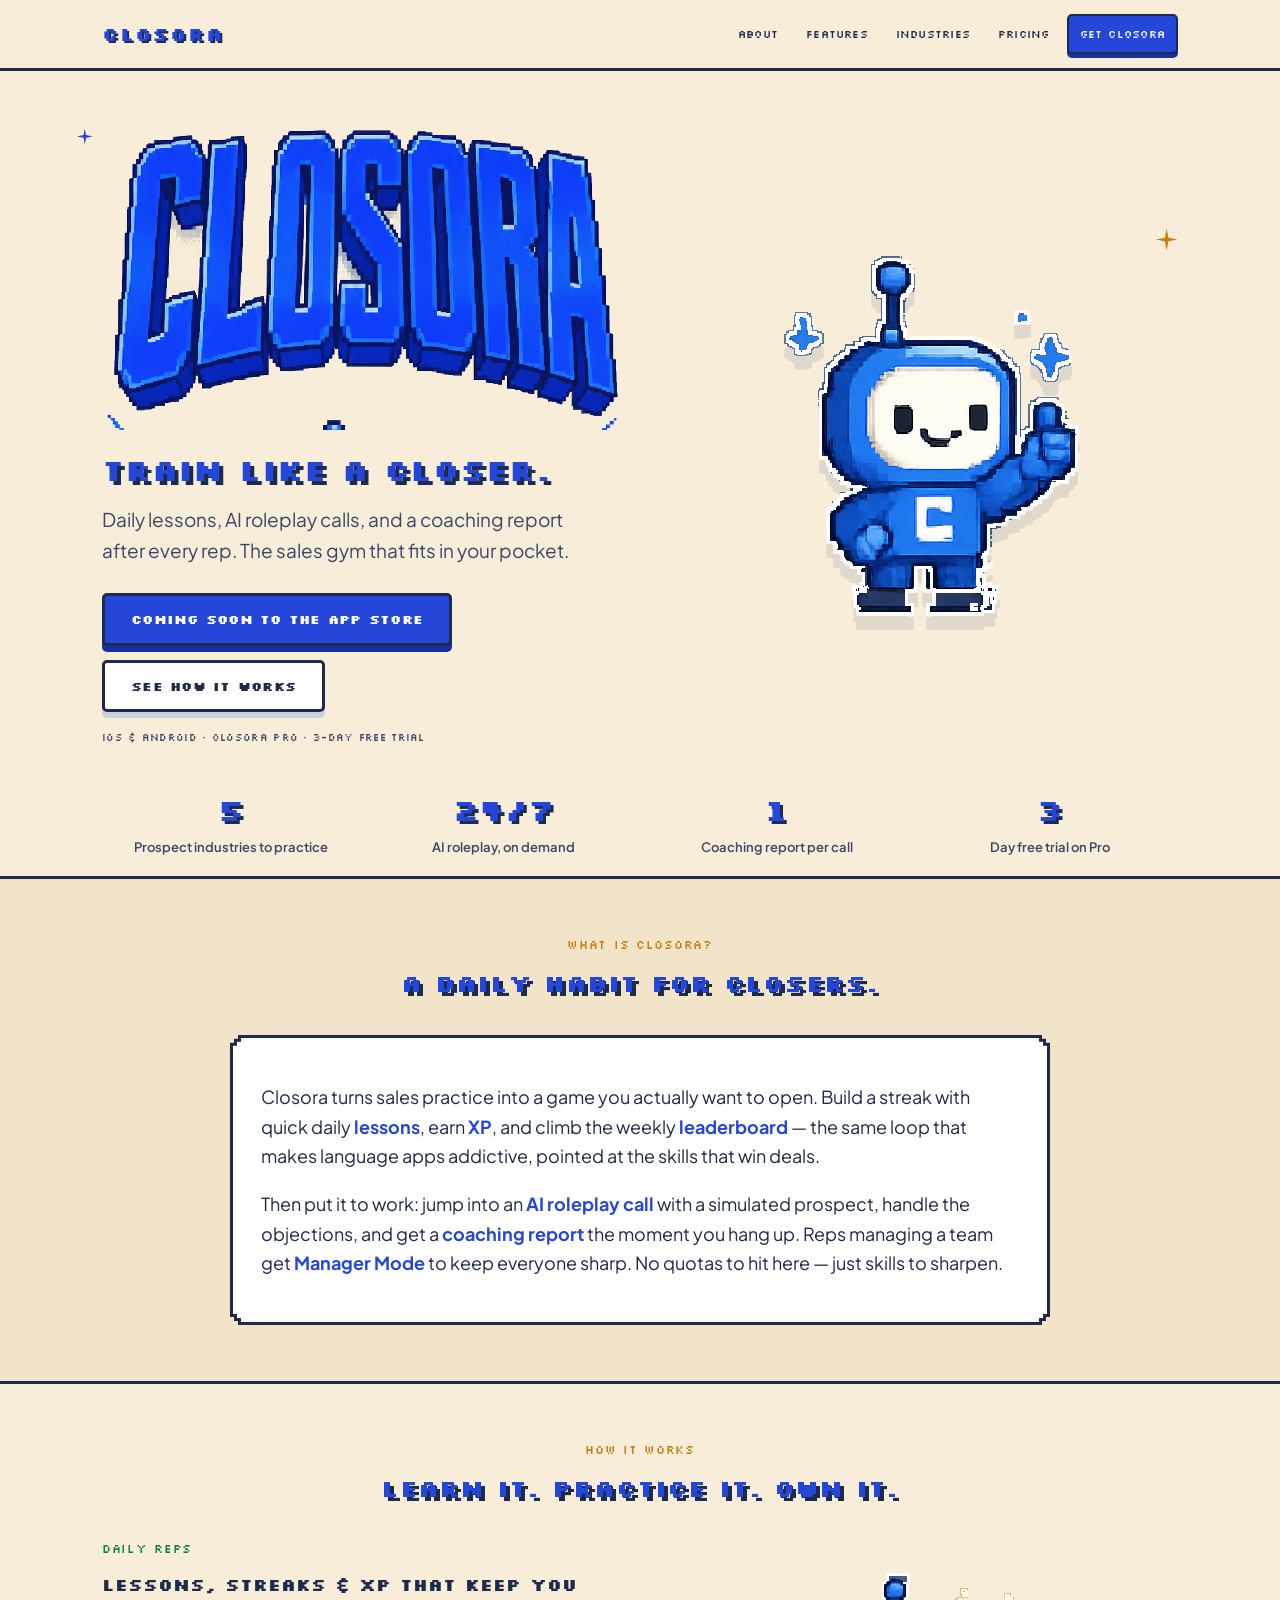
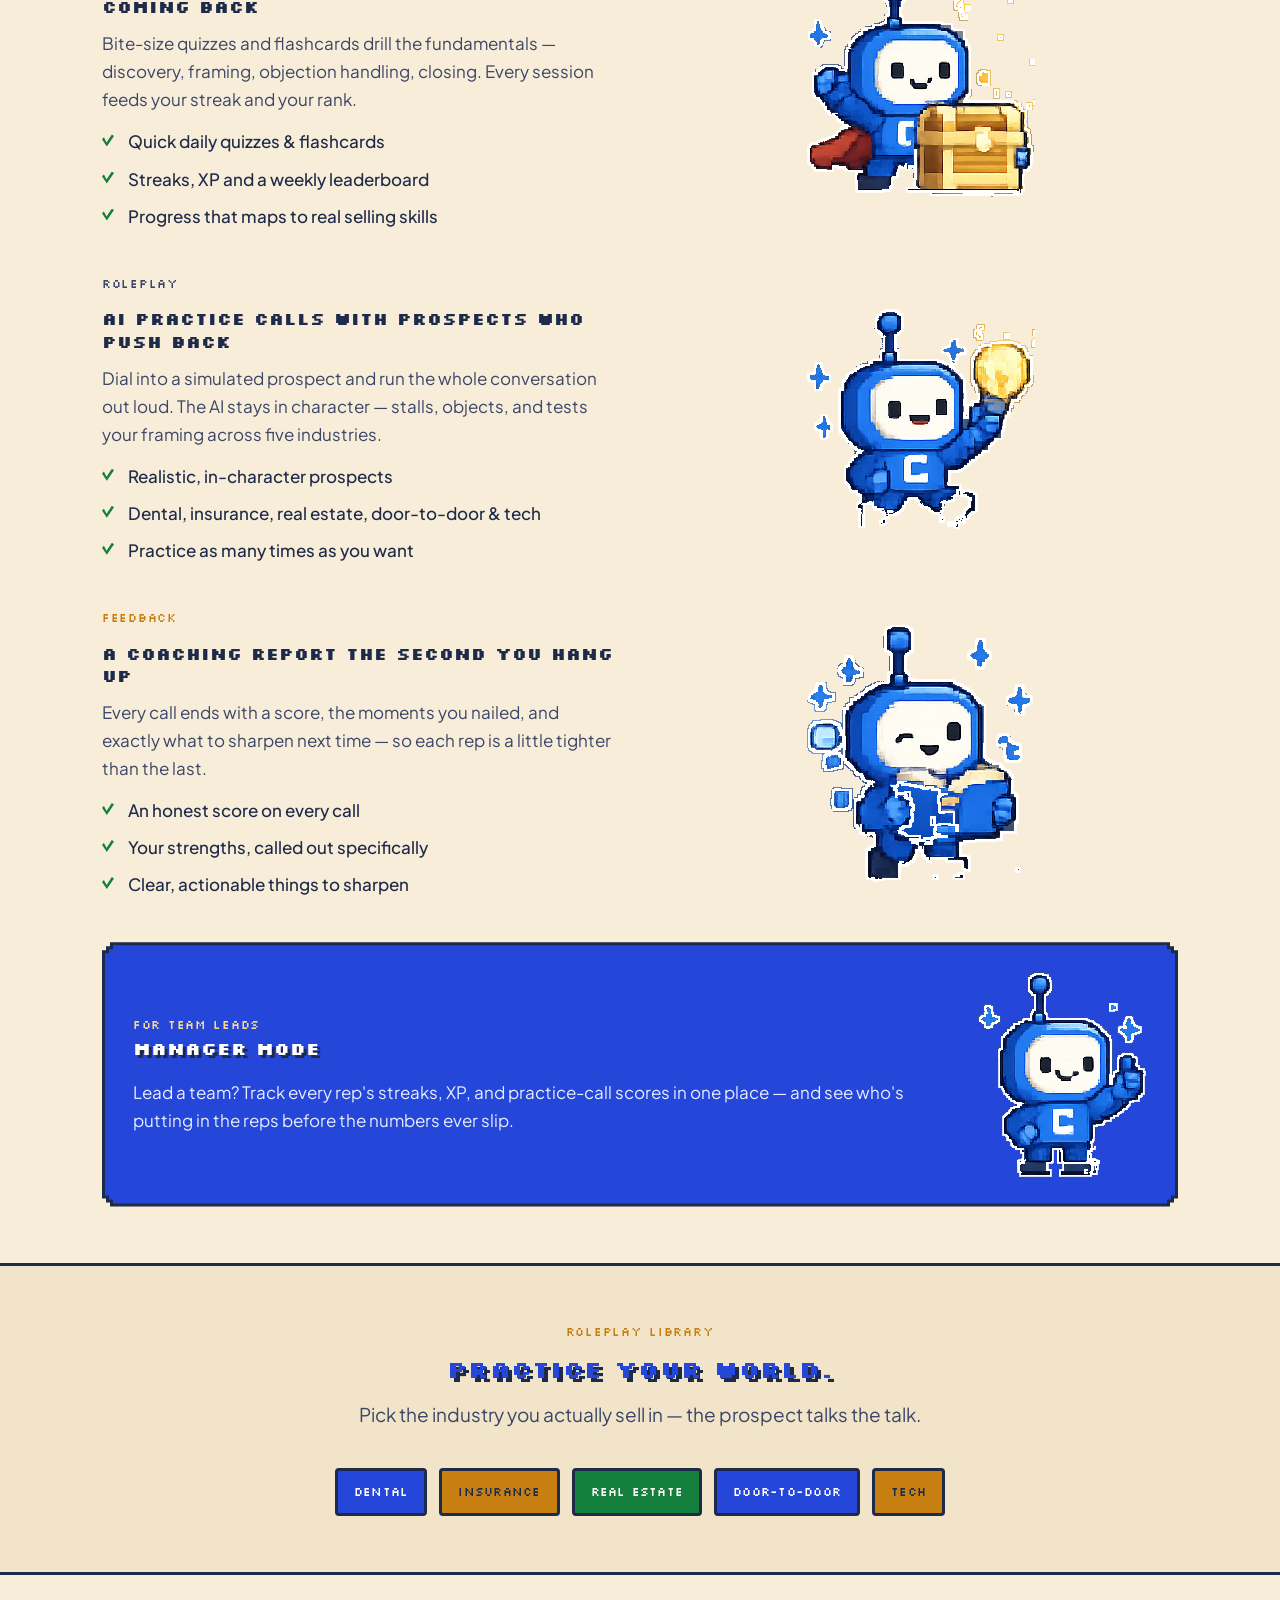
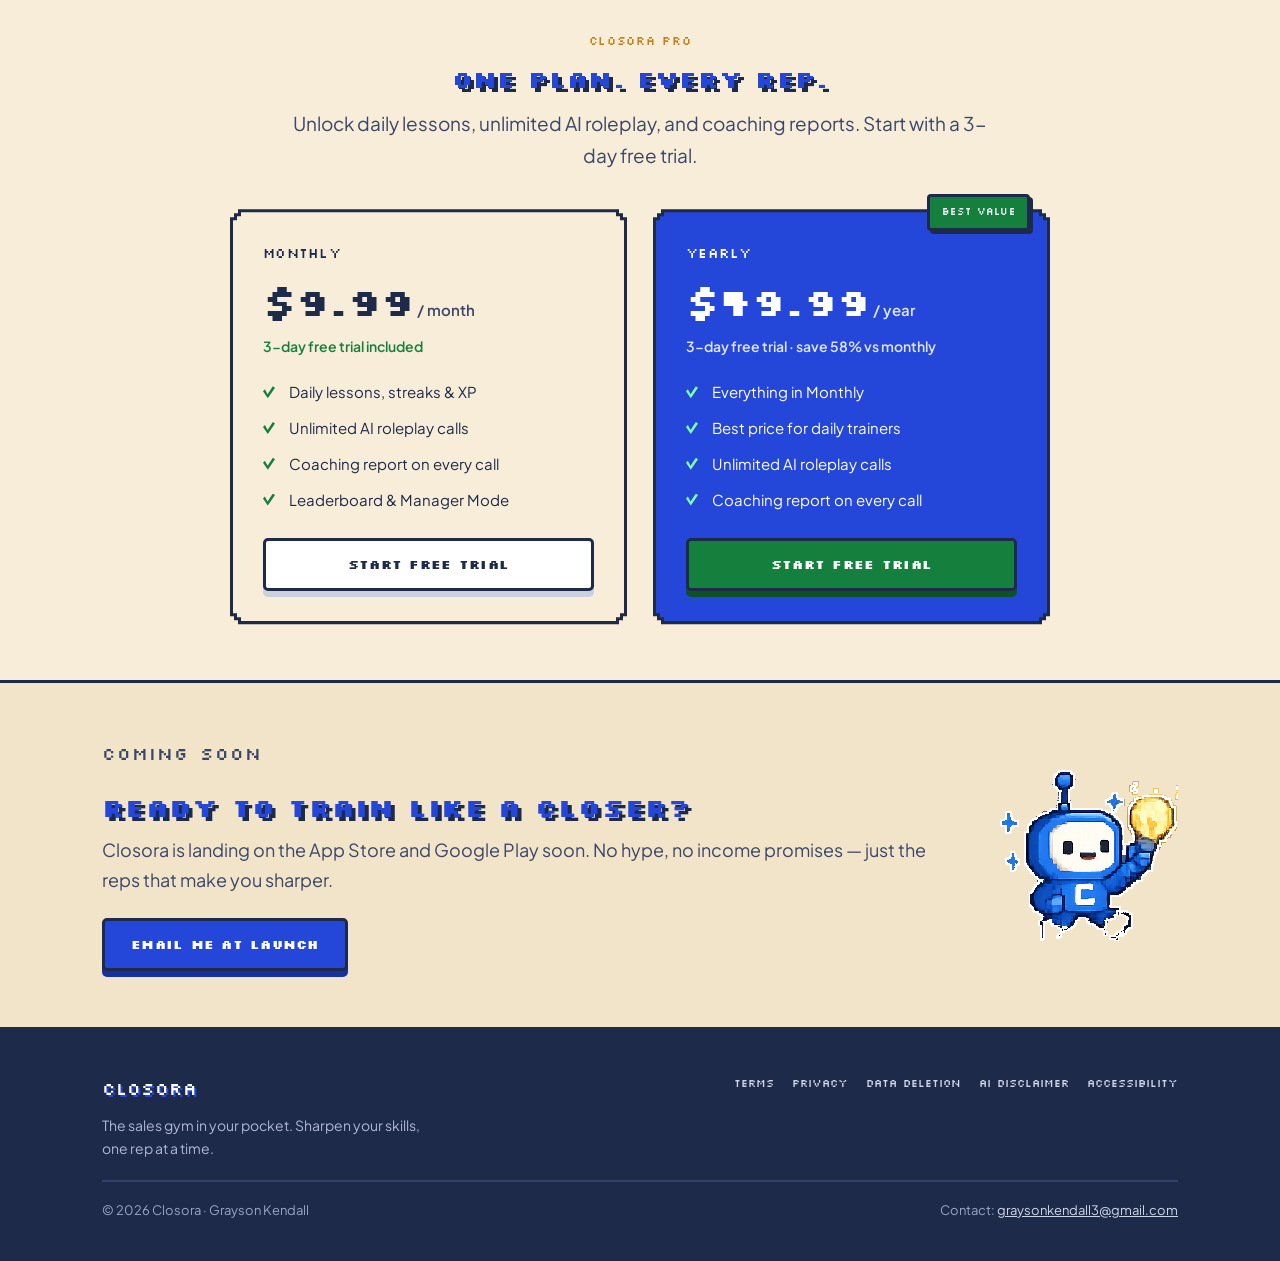
==== commit 7cce8e83: "Cache-bust mascot images (?v=2) so repaired art shows immediately Co-Authored-By: Claude Fable 5 <no" ====
--- a/index.html
+++ b/index.html
@@ -62,7 +62,7 @@
       </div>
       <div class="hero__art">
         <div data-parallax="0.05">
-          <img class="hero__mascot floaty pixelated" src="/assets/pose-1.png"
+          <img class="hero__mascot floaty pixelated" src="/assets/pose-1.png?v=2"
                width="252" height="306"
                alt="Closora's blue robot mascot smiling and pointing upward" fetchpriority="high">
         </div>
@@ -131,7 +131,7 @@
           </ul>
         </div>
         <div class="feature__art">
-          <img class="feature__mascot pixelated" src="/assets/pose-3.png"
+          <img class="feature__mascot pixelated" src="/assets/pose-3.png?v=2"
                width="297" height="293" loading="lazy" decoding="async"
                alt="Closora mascot in a cape beside a treasure chest of rewards">
         </div>
@@ -150,7 +150,7 @@
           </ul>
         </div>
         <div class="feature__art">
-          <img class="feature__mascot pixelated" src="/assets/pose-7.png"
+          <img class="feature__mascot pixelated" src="/assets/pose-7.png?v=2"
                width="289" height="280" loading="lazy" decoding="async"
                alt="Closora mascot holding up a glowing idea lightbulb">
         </div>
@@ -169,7 +169,7 @@
           </ul>
         </div>
         <div class="feature__art">
-          <img class="feature__mascot pixelated" src="/assets/pose-5.png"
+          <img class="feature__mascot pixelated" src="/assets/pose-5.png?v=2"
                width="251" height="286" loading="lazy" decoding="async"
                alt="Closora mascot winking while reading a coaching report">
         </div>
@@ -183,7 +183,7 @@
             <h3>Manager Mode</h3>
             <p>Lead a team? Track every rep's streaks, XP, and practice-call scores in one place — and see who's putting in the reps before the numbers ever slip.</p>
           </div>
-          <img class="mgr__mascot pixelated" src="/assets/pose-1.png"
+          <img class="mgr__mascot pixelated" src="/assets/pose-1.png?v=2"
                width="252" height="306" loading="lazy" decoding="async"
                alt="Closora mascot giving a thumbs up for the team">
         </div>
@@ -270,7 +270,7 @@
         <p>Closora is landing on the App Store and Google Play soon. No hype, no income promises — just the reps that make you sharper.</p>
         <a class="key" href="mailto:graysonkendall3@gmail.com?subject=Closora%20launch%20updates">Email me at launch</a>
       </div>
-      <img class="cta-band__mascot floaty pixelated reveal" data-delay="120" src="/assets/pose-7.png"
+      <img class="cta-band__mascot floaty pixelated reveal" data-delay="120" src="/assets/pose-7.png?v=2"
            width="289" height="280" loading="lazy" decoding="async"
            alt="Closora mascot holding up a lightbulb, ready to help">
     </div>
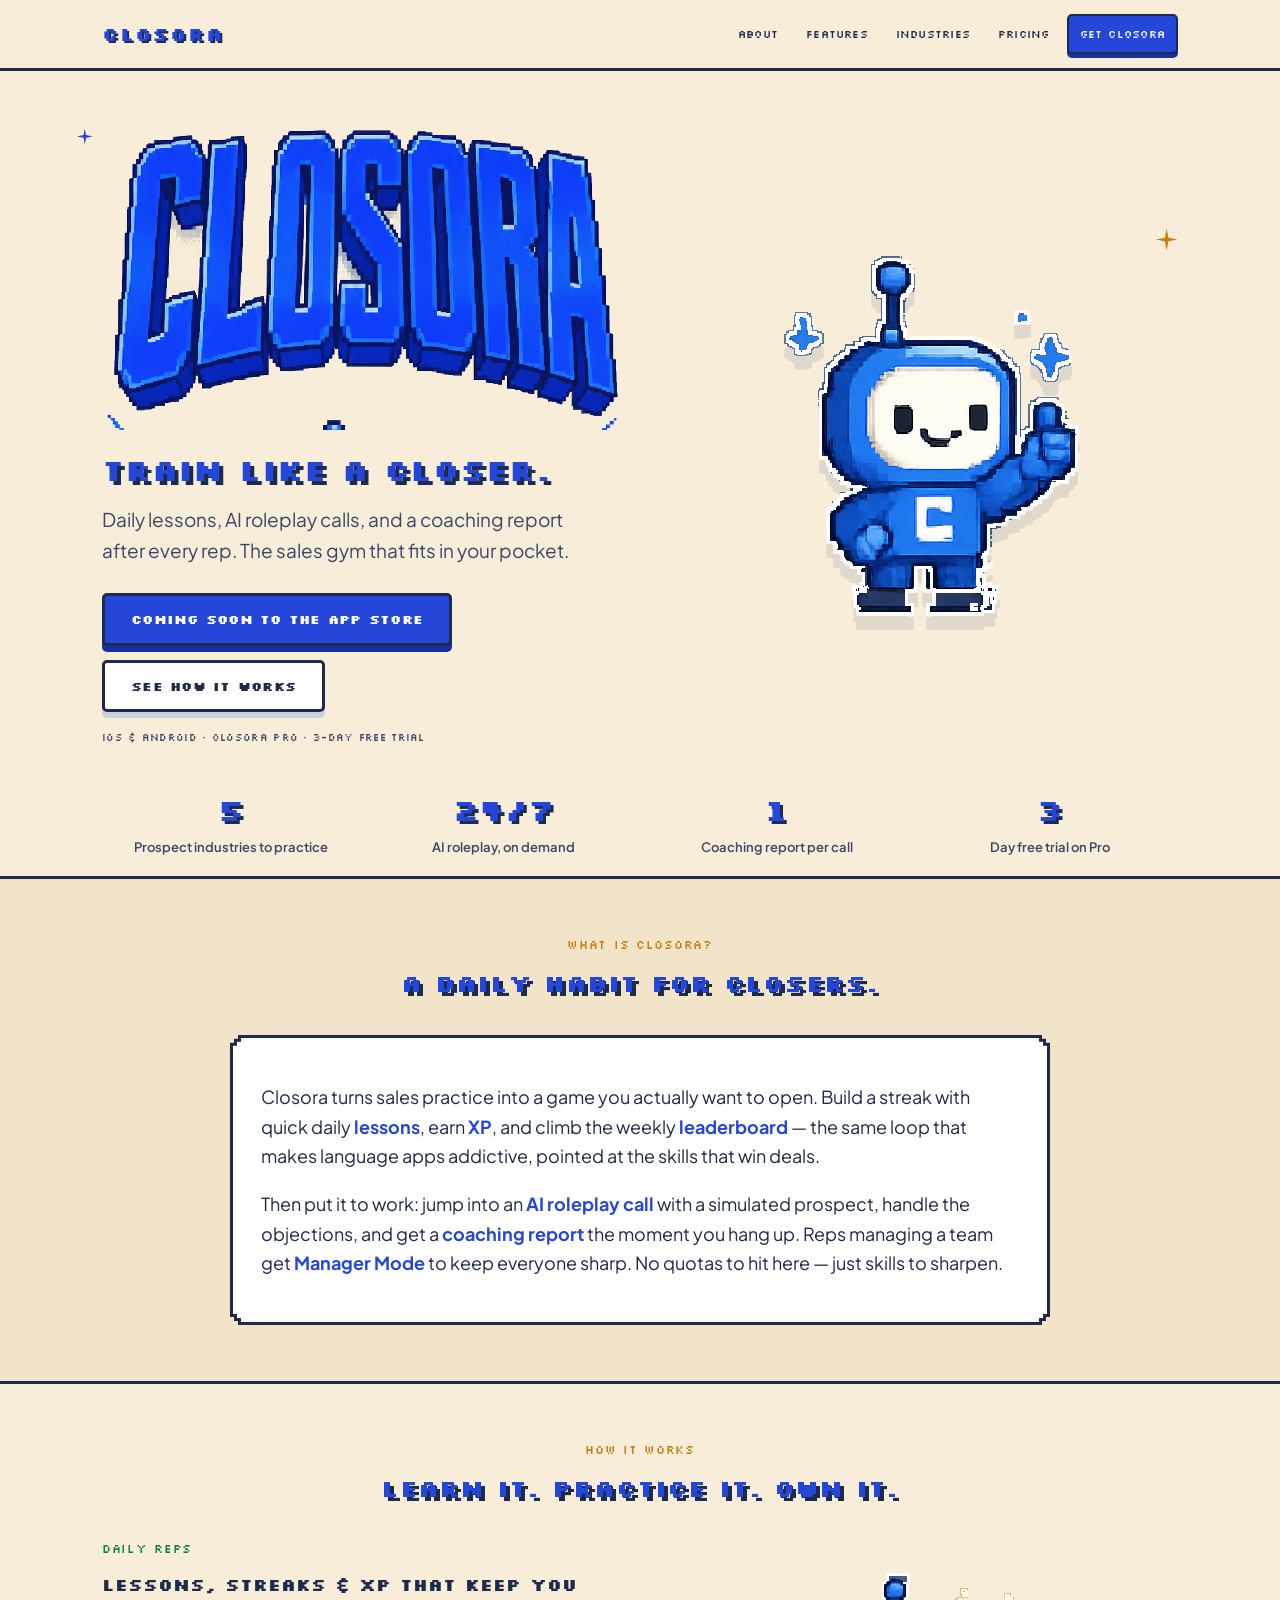
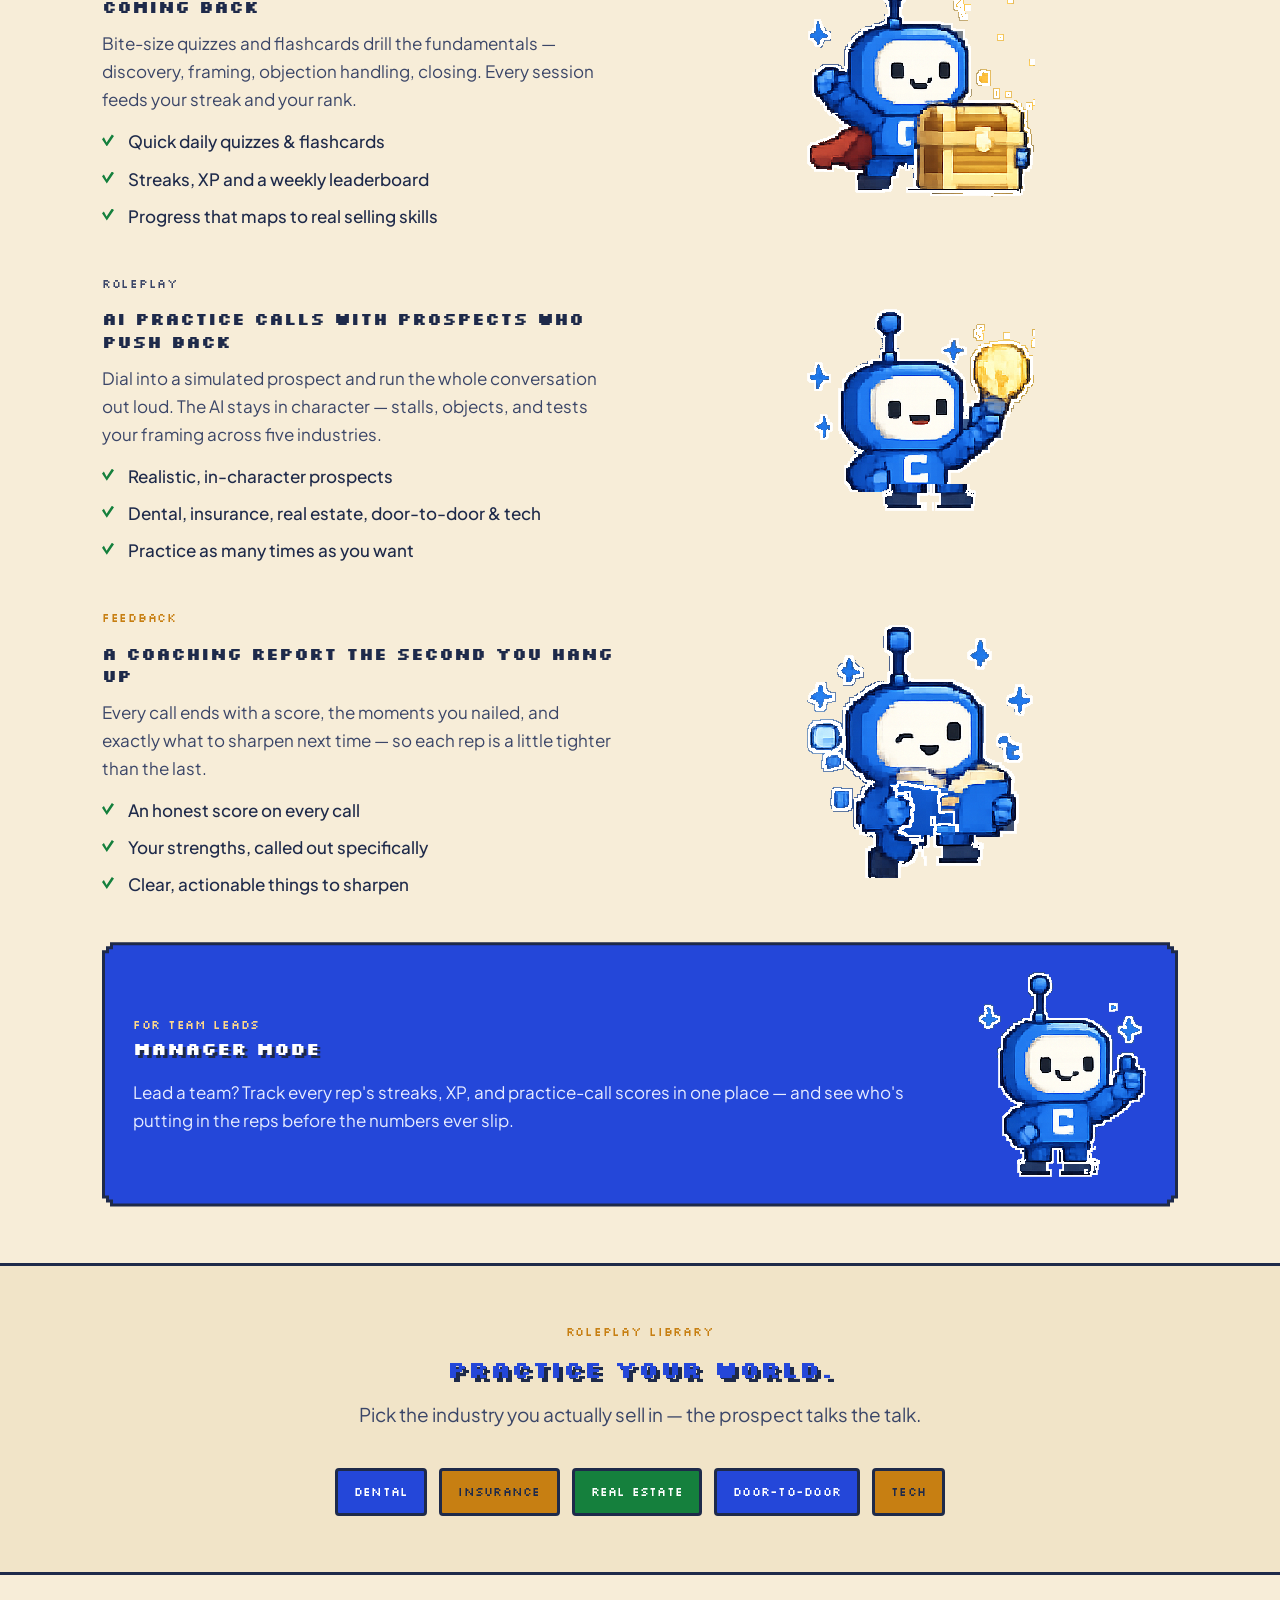
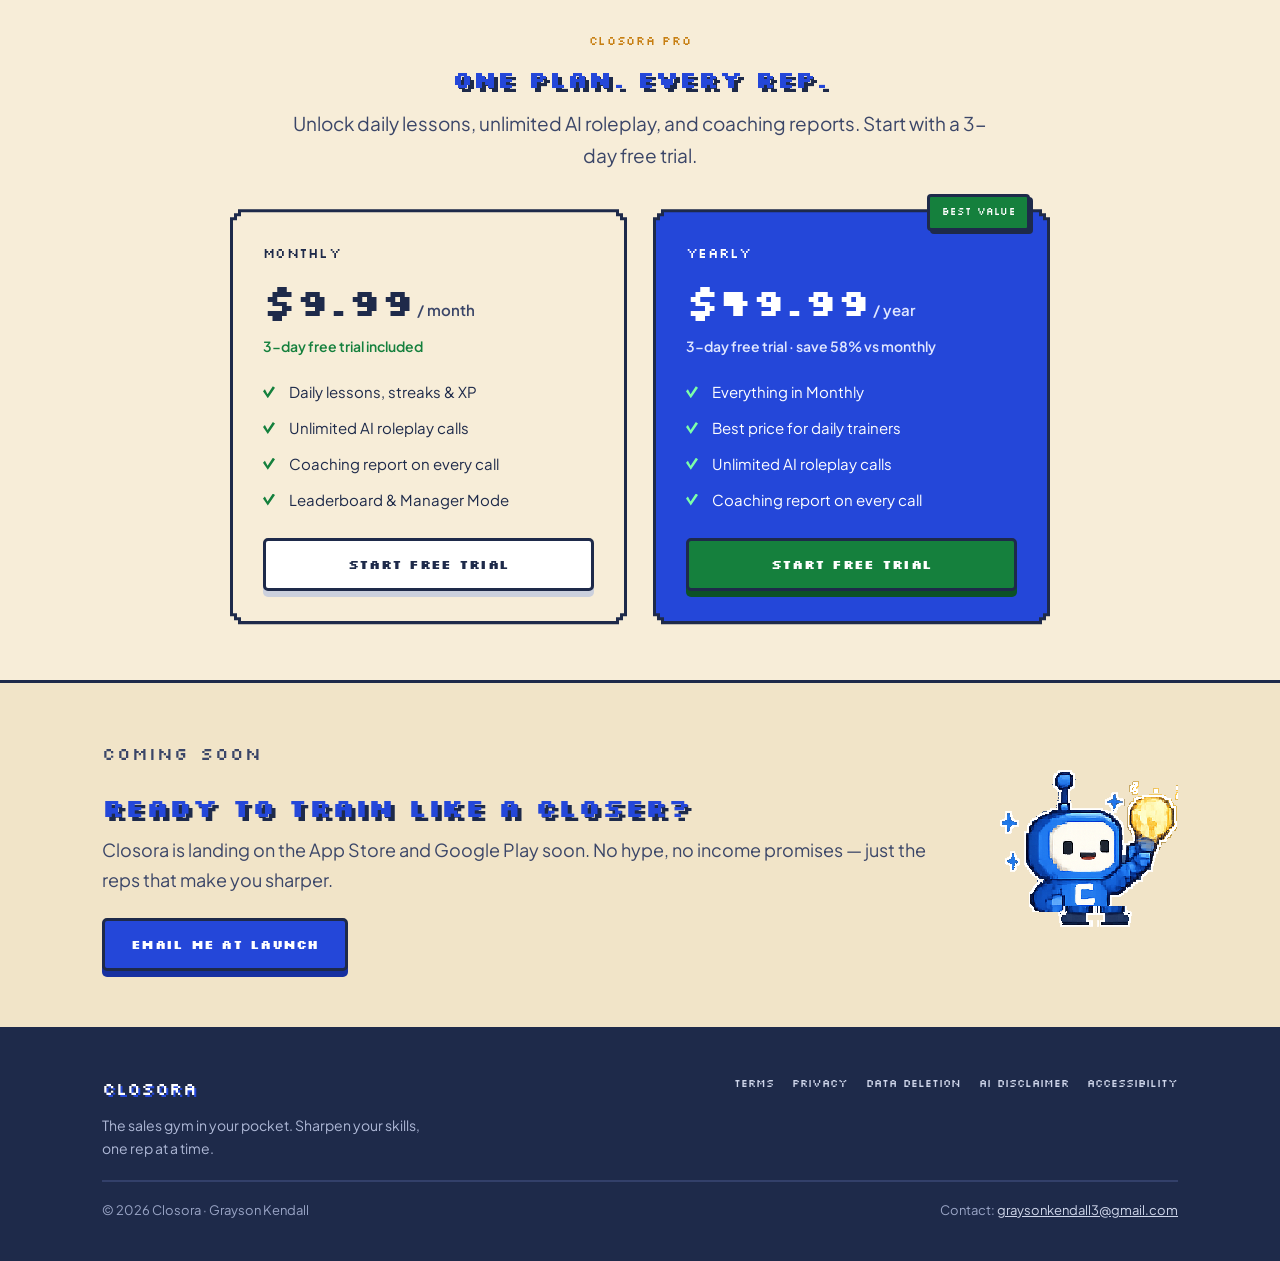
==== commit 9c93073a: "Repaint pose-5/7 feet: transplant solid boots from pose-1, remove wispy remnants (v=3 cache-bust) Co" ====
--- a/index.html
+++ b/index.html
@@ -62,7 +62,7 @@
       </div>
       <div class="hero__art">
         <div data-parallax="0.05">
-          <img class="hero__mascot floaty pixelated" src="/assets/pose-1.png?v=2"
+          <img class="hero__mascot floaty pixelated" src="/assets/pose-1.png?v=3"
                width="252" height="306"
                alt="Closora's blue robot mascot smiling and pointing upward" fetchpriority="high">
         </div>
@@ -131,7 +131,7 @@
           </ul>
         </div>
         <div class="feature__art">
-          <img class="feature__mascot pixelated" src="/assets/pose-3.png?v=2"
+          <img class="feature__mascot pixelated" src="/assets/pose-3.png?v=3"
                width="297" height="293" loading="lazy" decoding="async"
                alt="Closora mascot in a cape beside a treasure chest of rewards">
         </div>
@@ -150,7 +150,7 @@
           </ul>
         </div>
         <div class="feature__art">
-          <img class="feature__mascot pixelated" src="/assets/pose-7.png?v=2"
+          <img class="feature__mascot pixelated" src="/assets/pose-7.png?v=3"
                width="289" height="280" loading="lazy" decoding="async"
                alt="Closora mascot holding up a glowing idea lightbulb">
         </div>
@@ -169,7 +169,7 @@
           </ul>
         </div>
         <div class="feature__art">
-          <img class="feature__mascot pixelated" src="/assets/pose-5.png?v=2"
+          <img class="feature__mascot pixelated" src="/assets/pose-5.png?v=3"
                width="251" height="286" loading="lazy" decoding="async"
                alt="Closora mascot winking while reading a coaching report">
         </div>
@@ -183,7 +183,7 @@
             <h3>Manager Mode</h3>
             <p>Lead a team? Track every rep's streaks, XP, and practice-call scores in one place — and see who's putting in the reps before the numbers ever slip.</p>
           </div>
-          <img class="mgr__mascot pixelated" src="/assets/pose-1.png?v=2"
+          <img class="mgr__mascot pixelated" src="/assets/pose-1.png?v=3"
                width="252" height="306" loading="lazy" decoding="async"
                alt="Closora mascot giving a thumbs up for the team">
         </div>
@@ -270,7 +270,7 @@
         <p>Closora is landing on the App Store and Google Play soon. No hype, no income promises — just the reps that make you sharper.</p>
         <a class="key" href="mailto:graysonkendall3@gmail.com?subject=Closora%20launch%20updates">Email me at launch</a>
       </div>
-      <img class="cta-band__mascot floaty pixelated reveal" data-delay="120" src="/assets/pose-7.png?v=2"
+      <img class="cta-band__mascot floaty pixelated reveal" data-delay="120" src="/assets/pose-7.png?v=3"
            width="289" height="280" loading="lazy" decoding="async"
            alt="Closora mascot holding up a lightbulb, ready to help">
     </div>
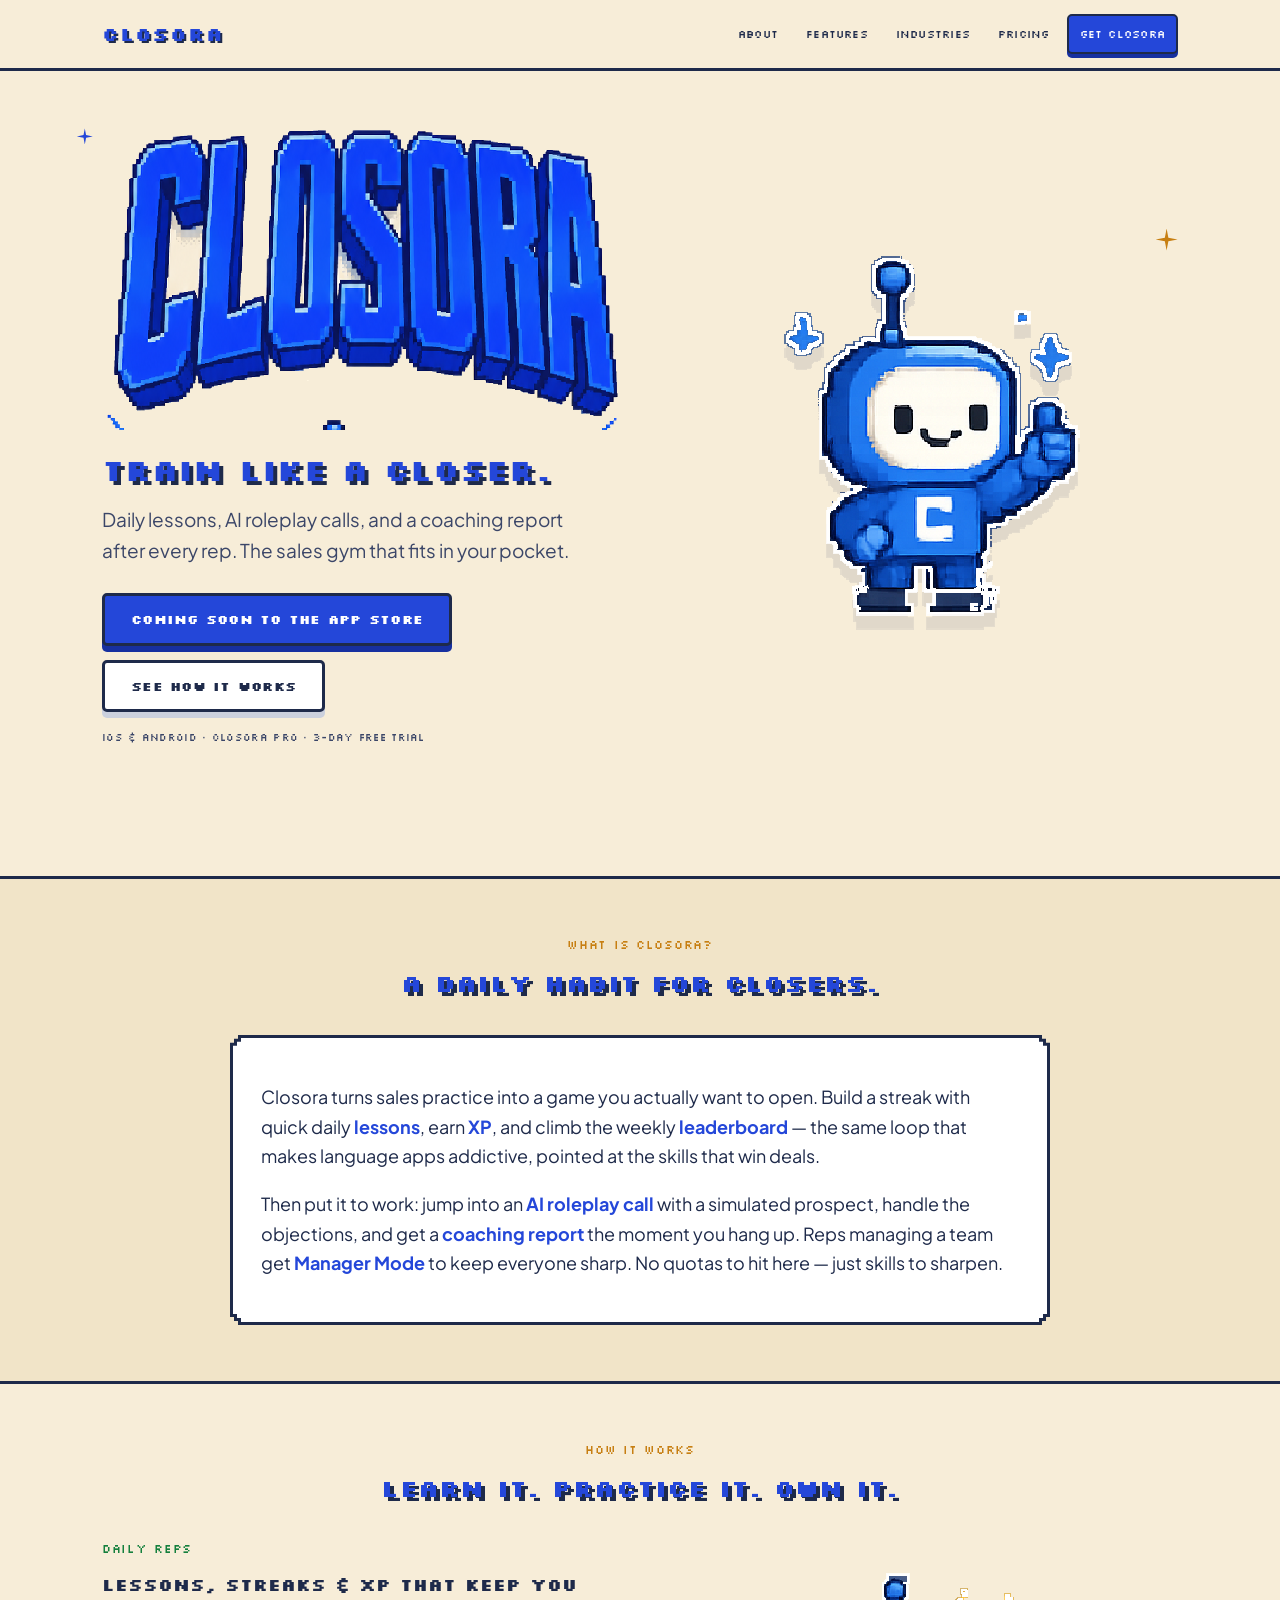
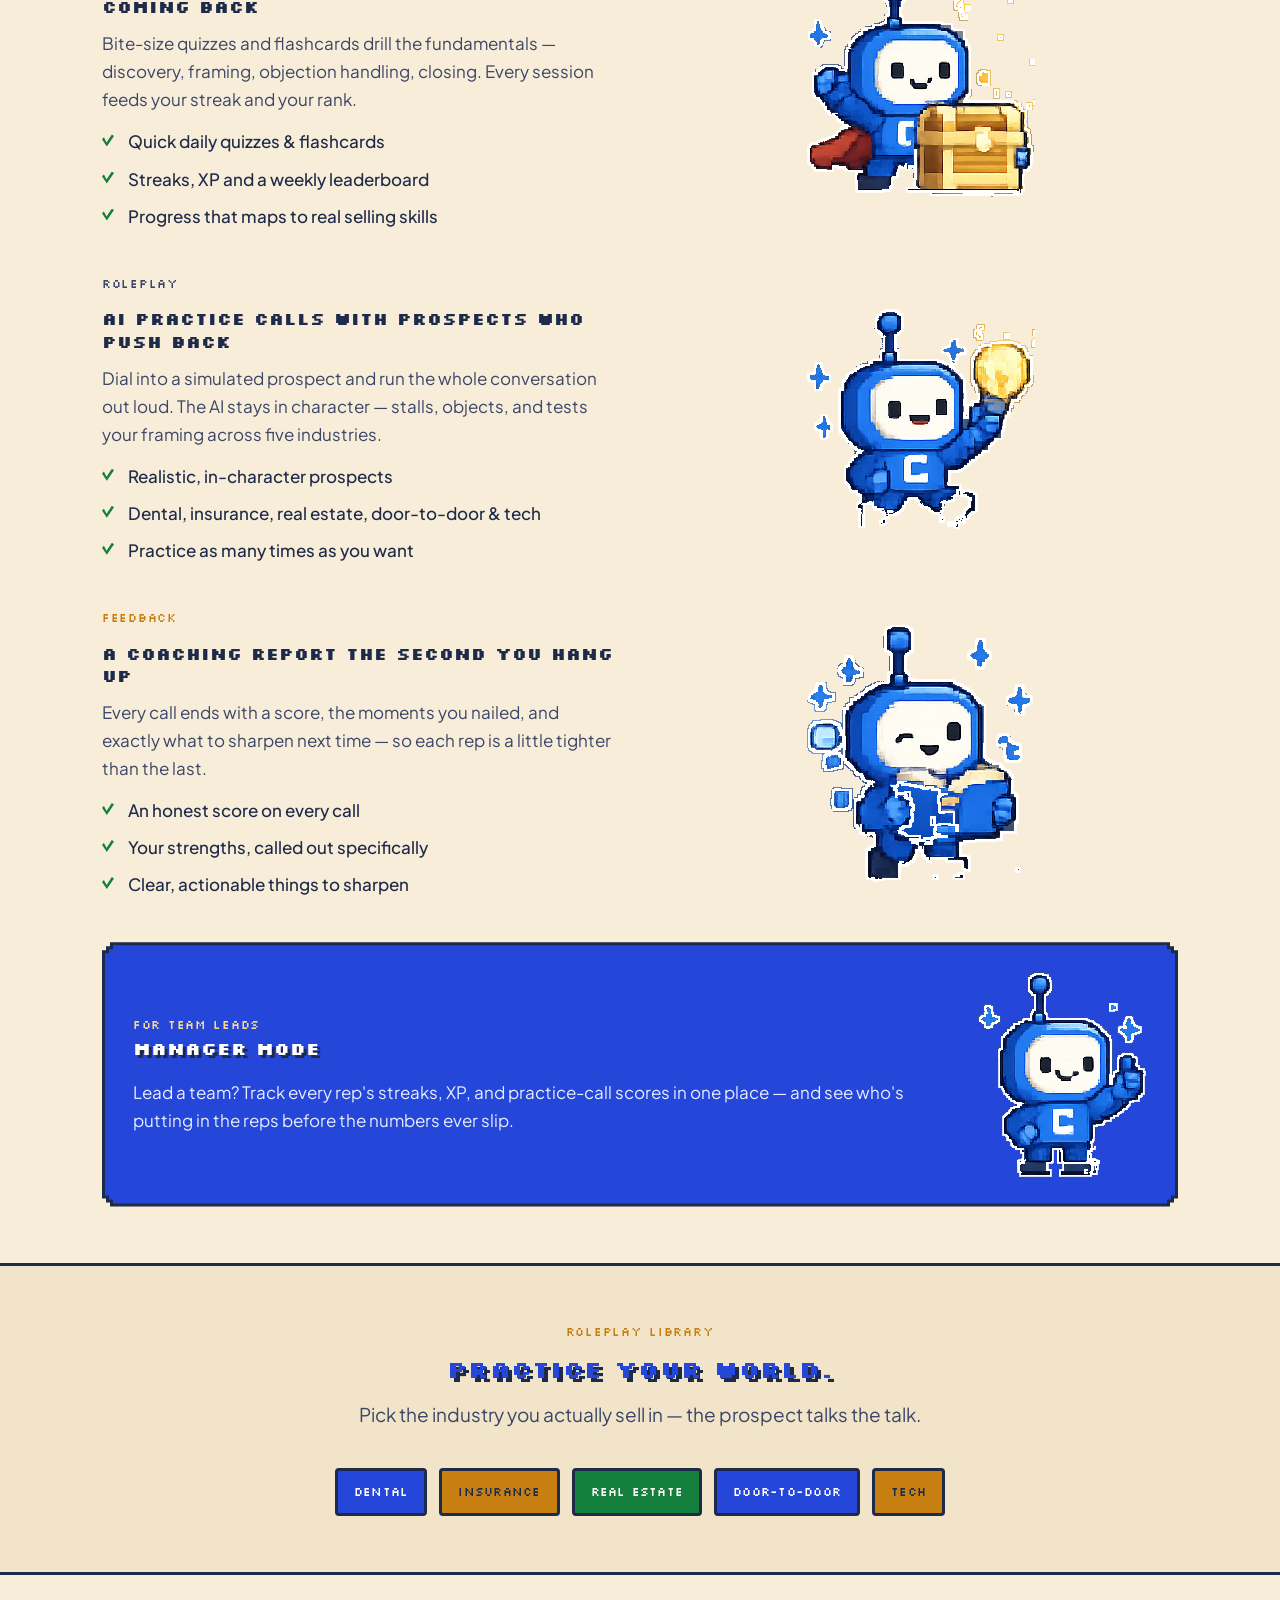
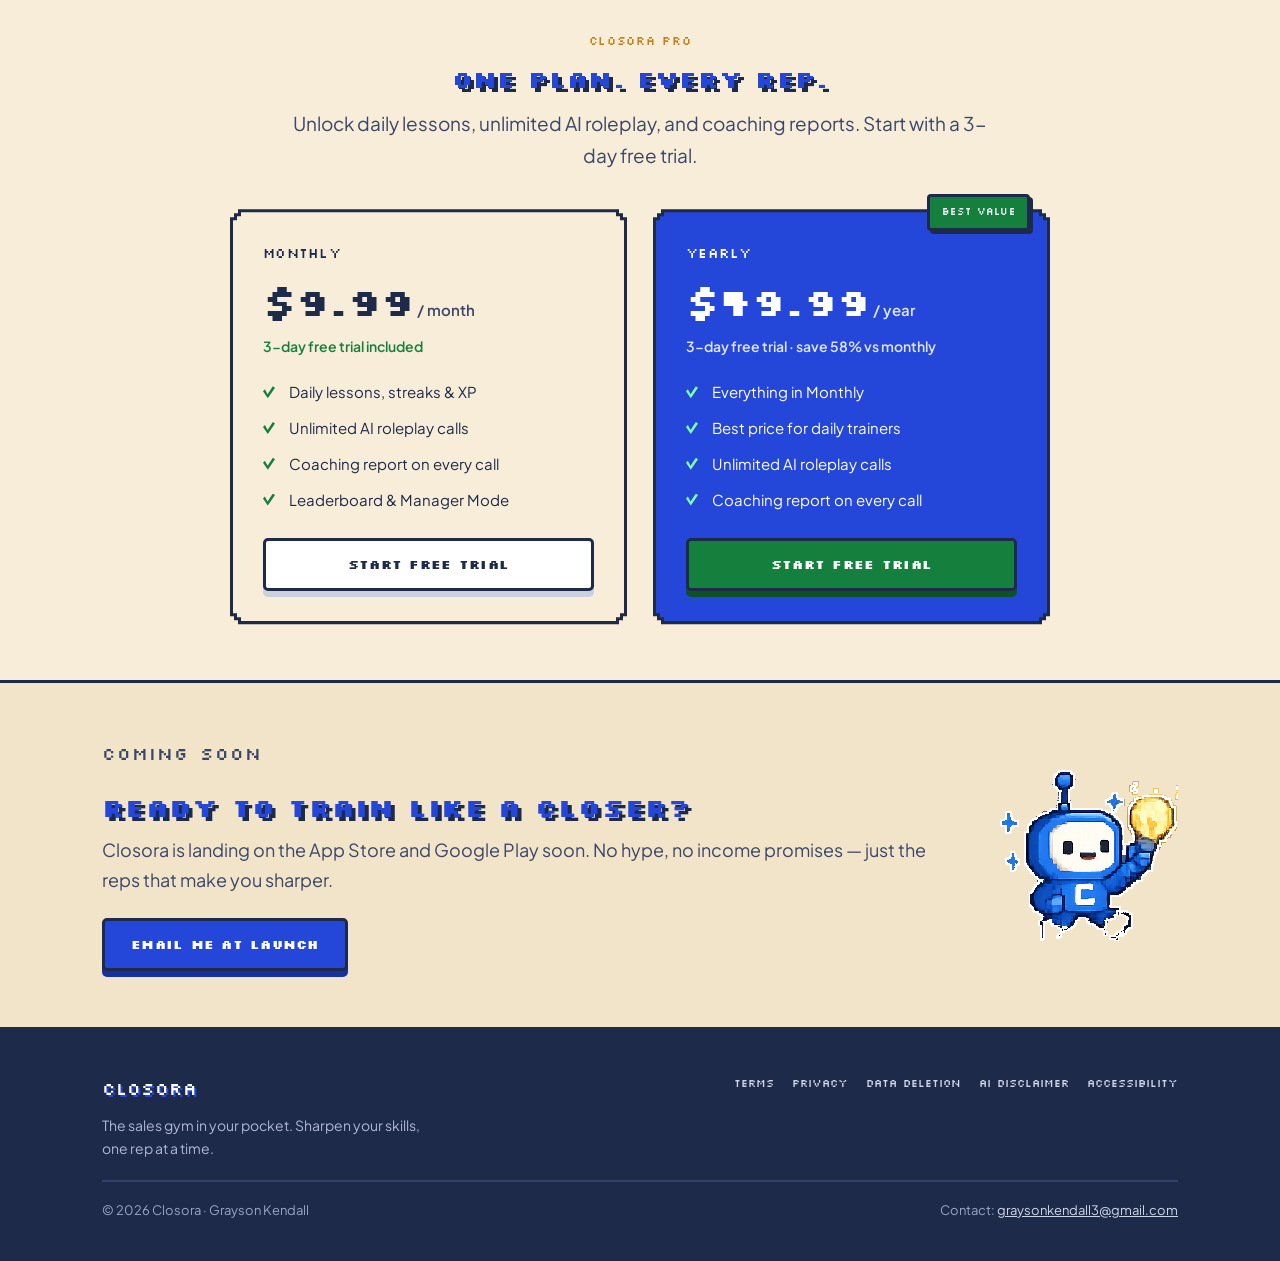
==== commit 640c4ee0: "Revert pose-5/7 to pre-transplant art pending regenerated mascot images Co-Authored-By: Claude Fable" ====
--- a/index.html
+++ b/index.html
@@ -62,7 +62,7 @@
       </div>
       <div class="hero__art">
         <div data-parallax="0.05">
-          <img class="hero__mascot floaty pixelated" src="/assets/pose-1.png?v=3"
+          <img class="hero__mascot floaty pixelated" src="/assets/pose-1.png?v=4"
                width="252" height="306"
                alt="Closora's blue robot mascot smiling and pointing upward" fetchpriority="high">
         </div>
@@ -131,7 +131,7 @@
           </ul>
         </div>
         <div class="feature__art">
-          <img class="feature__mascot pixelated" src="/assets/pose-3.png?v=3"
+          <img class="feature__mascot pixelated" src="/assets/pose-3.png?v=4"
                width="297" height="293" loading="lazy" decoding="async"
                alt="Closora mascot in a cape beside a treasure chest of rewards">
         </div>
@@ -150,7 +150,7 @@
           </ul>
         </div>
         <div class="feature__art">
-          <img class="feature__mascot pixelated" src="/assets/pose-7.png?v=3"
+          <img class="feature__mascot pixelated" src="/assets/pose-7.png?v=4"
                width="289" height="280" loading="lazy" decoding="async"
                alt="Closora mascot holding up a glowing idea lightbulb">
         </div>
@@ -169,7 +169,7 @@
           </ul>
         </div>
         <div class="feature__art">
-          <img class="feature__mascot pixelated" src="/assets/pose-5.png?v=3"
+          <img class="feature__mascot pixelated" src="/assets/pose-5.png?v=4"
                width="251" height="286" loading="lazy" decoding="async"
                alt="Closora mascot winking while reading a coaching report">
         </div>
@@ -183,7 +183,7 @@
             <h3>Manager Mode</h3>
             <p>Lead a team? Track every rep's streaks, XP, and practice-call scores in one place — and see who's putting in the reps before the numbers ever slip.</p>
           </div>
-          <img class="mgr__mascot pixelated" src="/assets/pose-1.png?v=3"
+          <img class="mgr__mascot pixelated" src="/assets/pose-1.png?v=4"
                width="252" height="306" loading="lazy" decoding="async"
                alt="Closora mascot giving a thumbs up for the team">
         </div>
@@ -270,7 +270,7 @@
         <p>Closora is landing on the App Store and Google Play soon. No hype, no income promises — just the reps that make you sharper.</p>
         <a class="key" href="mailto:graysonkendall3@gmail.com?subject=Closora%20launch%20updates">Email me at launch</a>
       </div>
-      <img class="cta-band__mascot floaty pixelated reveal" data-delay="120" src="/assets/pose-7.png?v=3"
+      <img class="cta-band__mascot floaty pixelated reveal" data-delay="120" src="/assets/pose-7.png?v=4"
            width="289" height="280" loading="lazy" decoding="async"
            alt="Closora mascot holding up a lightbulb, ready to help">
     </div>
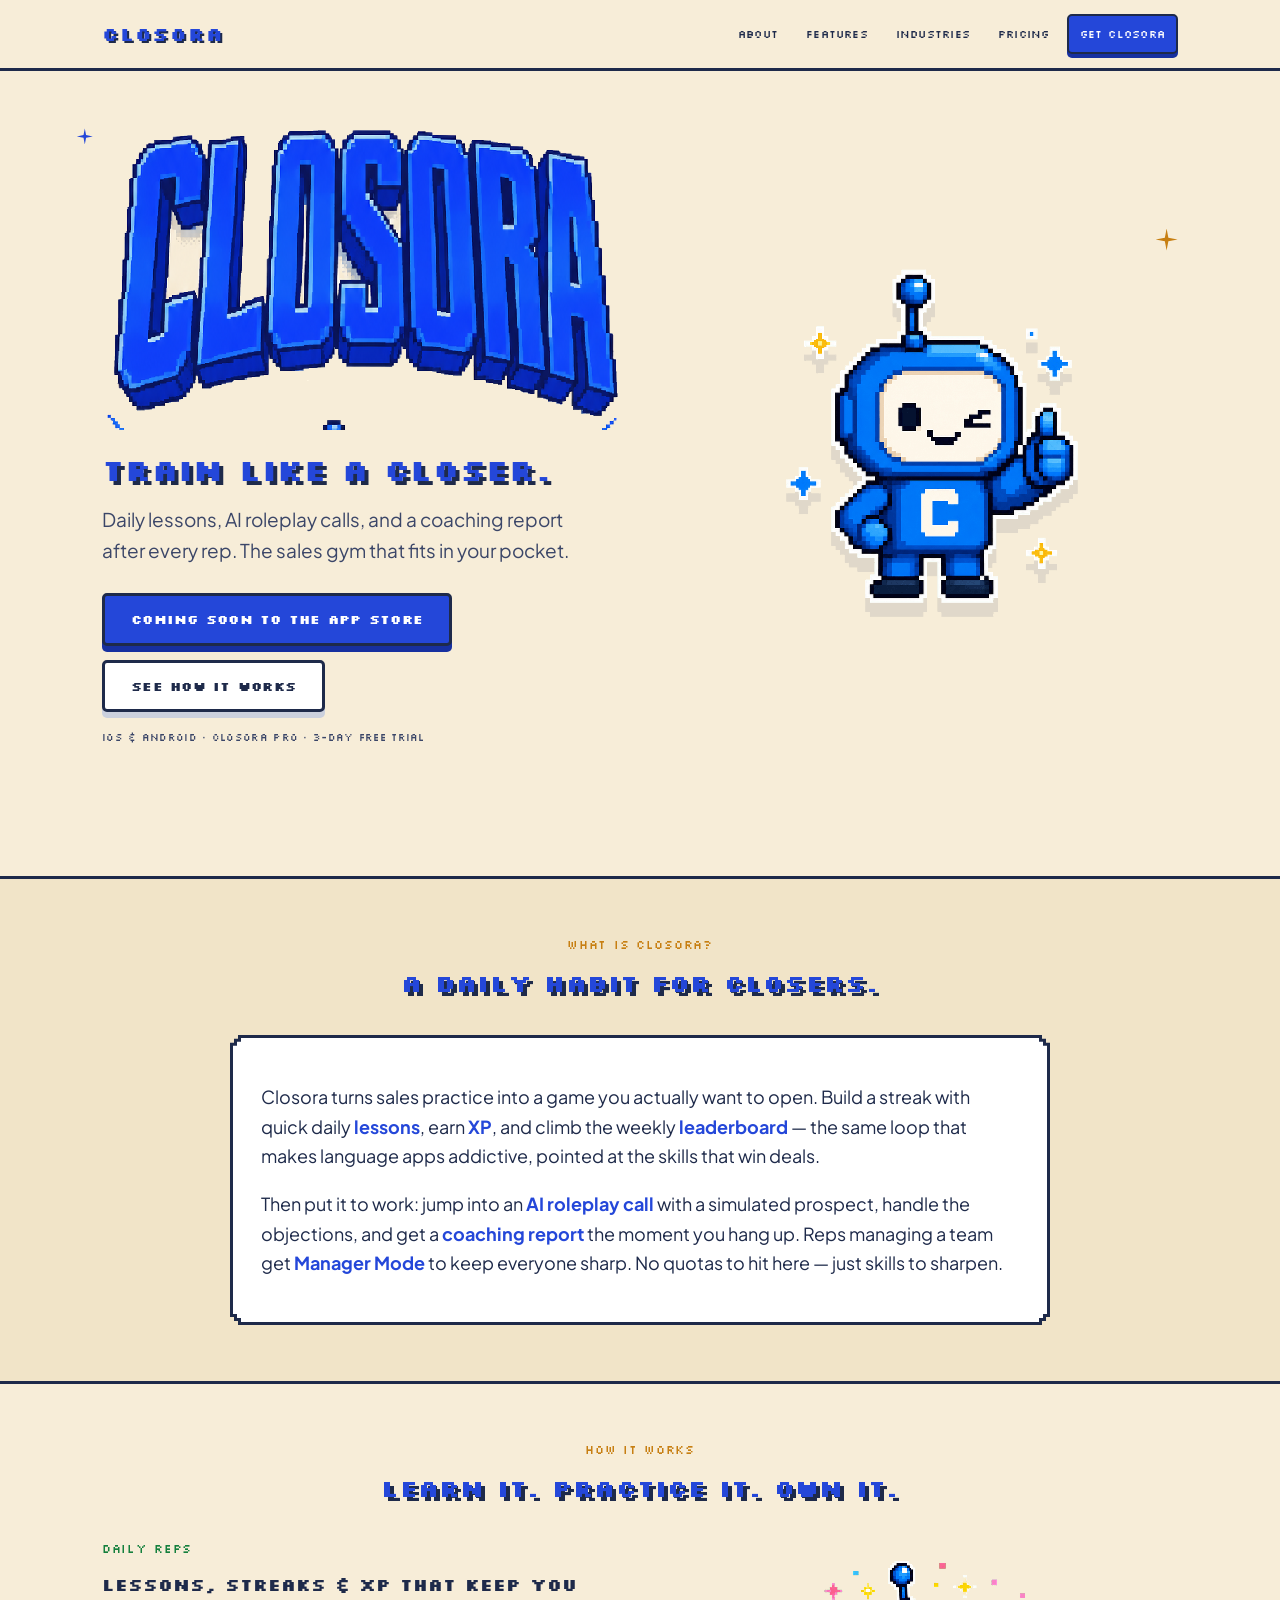
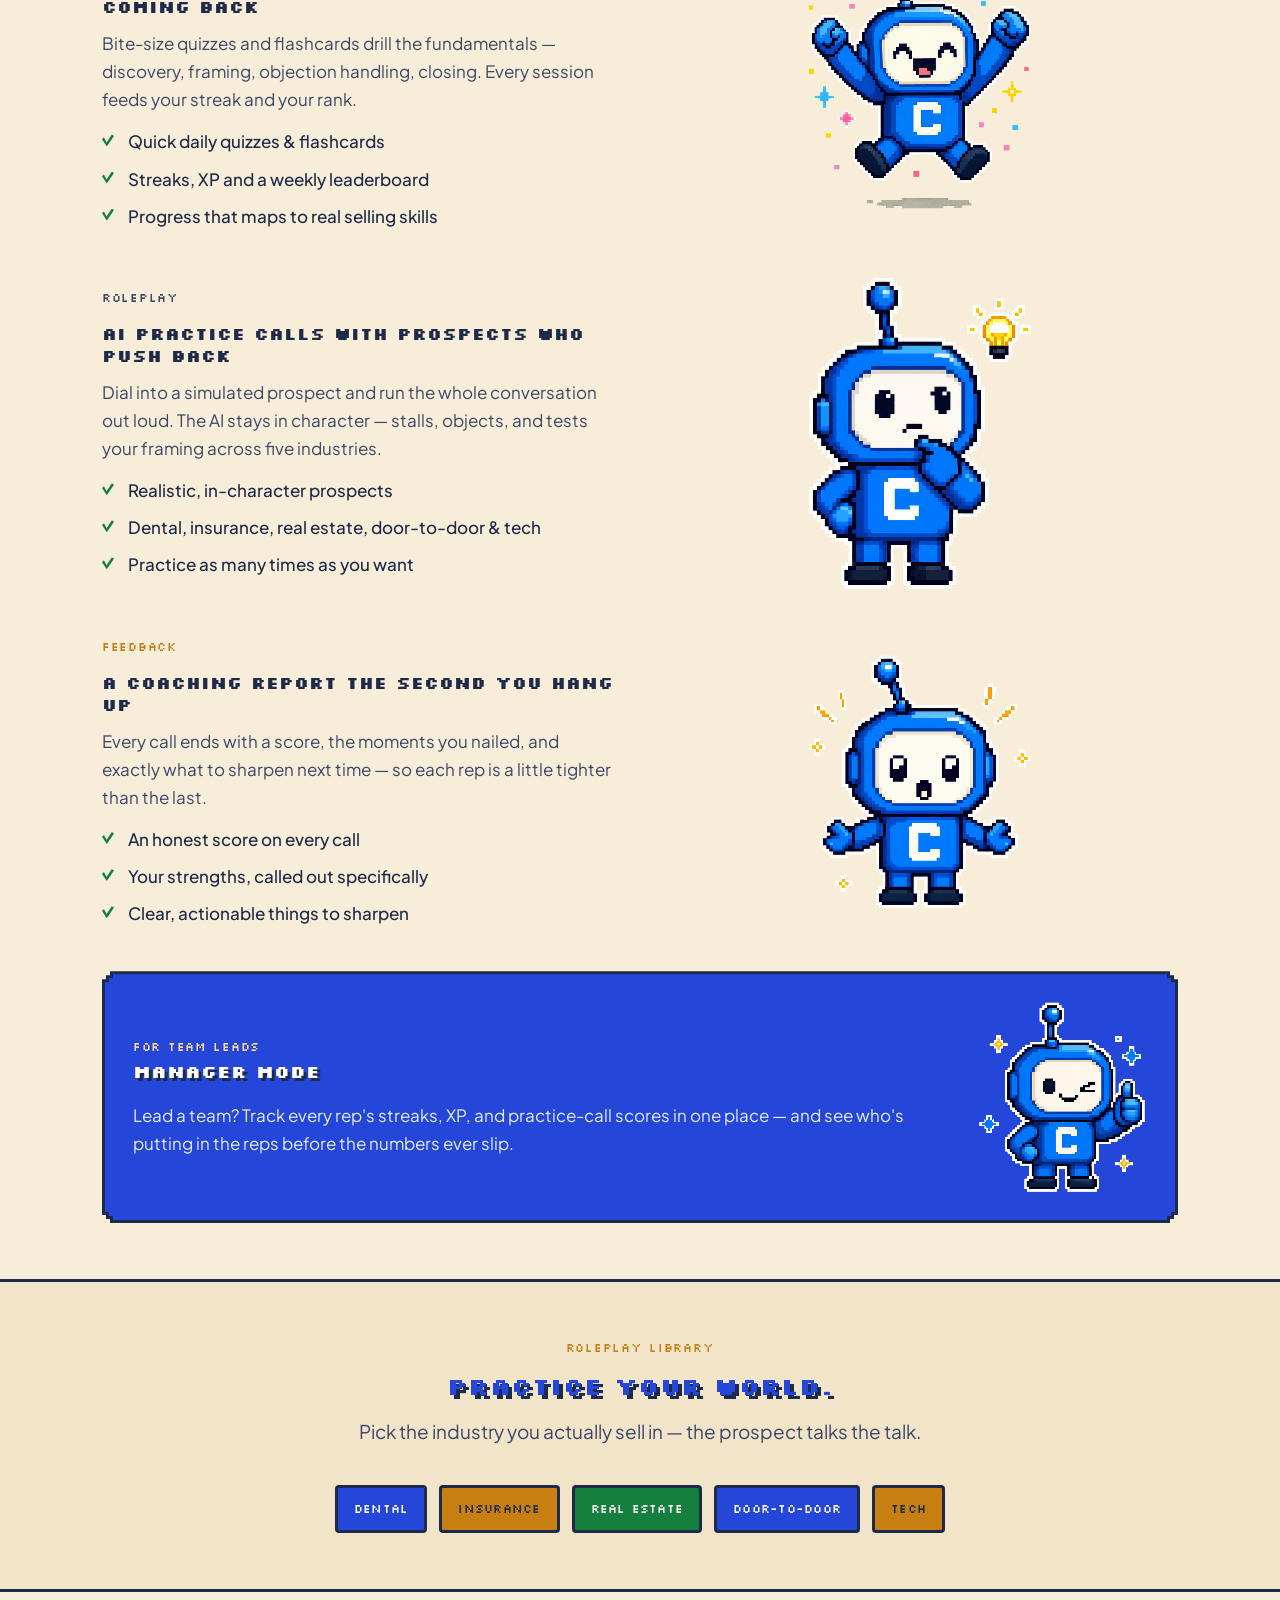
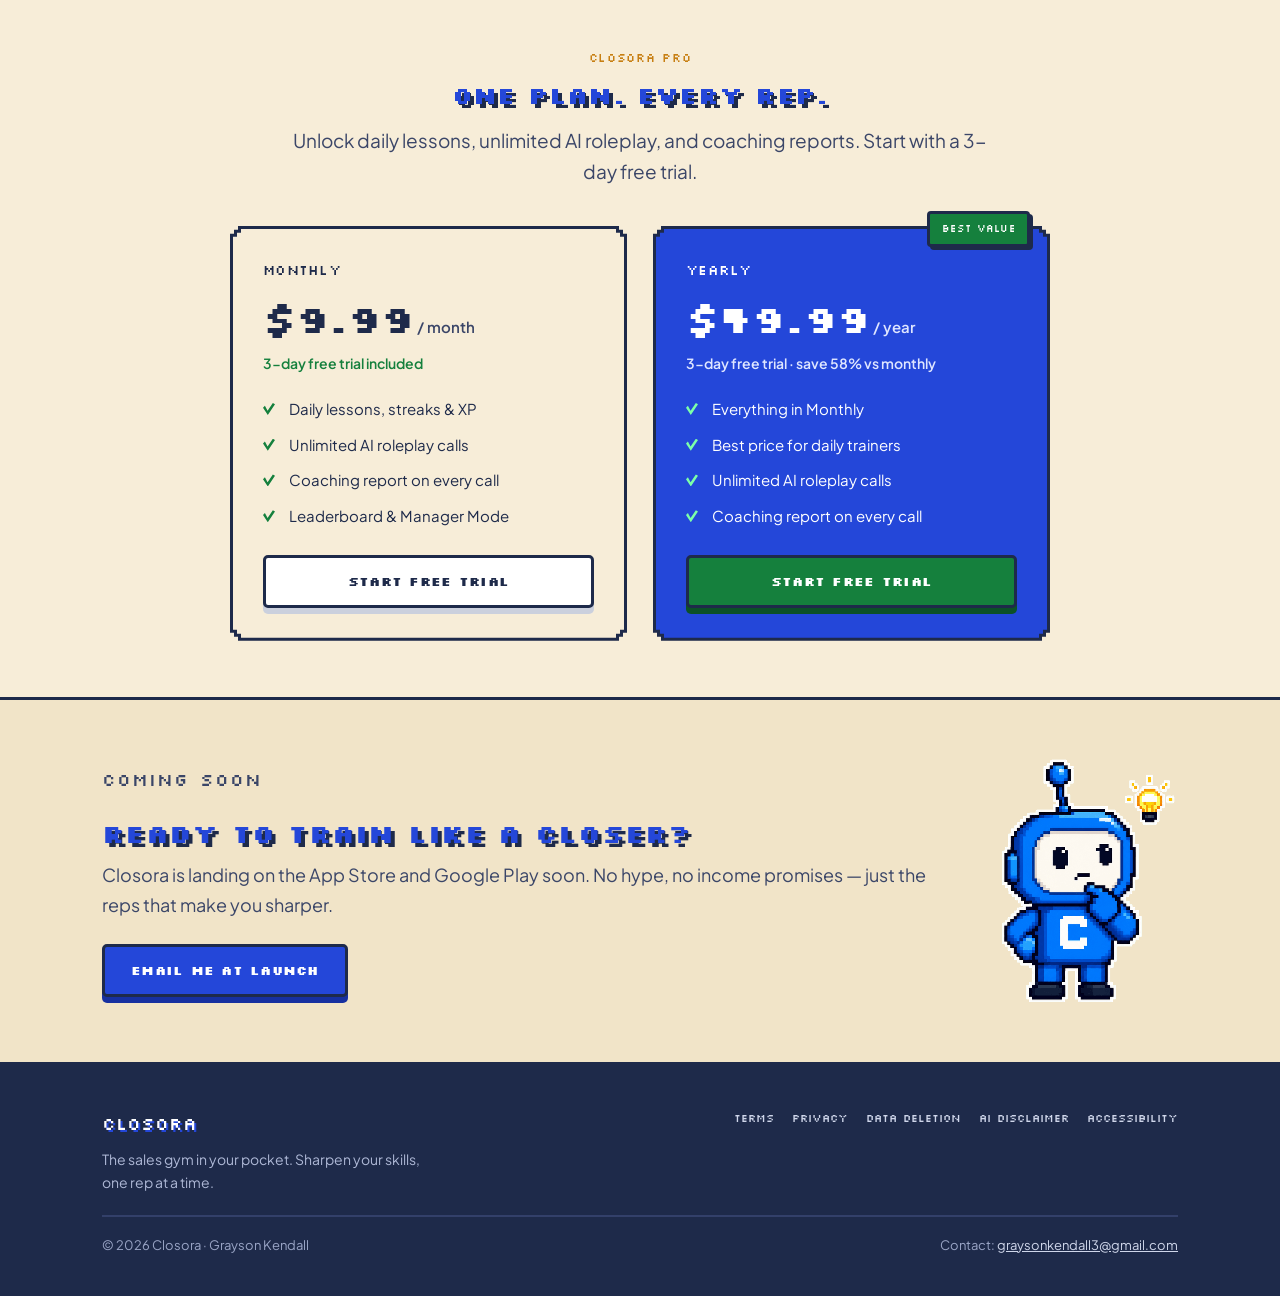
==== commit 3e3fada3: "New mascot emote art (regenerated set) + updated alt text, cache-bust v5 Co-Authored-By: Claude Fabl" ====
--- a/index.html
+++ b/index.html
@@ -62,9 +62,9 @@
       </div>
       <div class="hero__art">
         <div data-parallax="0.05">
-          <img class="hero__mascot floaty pixelated" src="/assets/pose-1.png?v=4"
+          <img class="hero__mascot floaty pixelated" src="/assets/pose-1.png?v=5"
                width="252" height="306"
-               alt="Closora's blue robot mascot smiling and pointing upward" fetchpriority="high">
+               alt="Closora's blue robot mascot winking and giving a thumbs up" fetchpriority="high">
         </div>
       </div>
     </div>
@@ -131,9 +131,9 @@
           </ul>
         </div>
         <div class="feature__art">
-          <img class="feature__mascot pixelated" src="/assets/pose-3.png?v=4"
+          <img class="feature__mascot pixelated" src="/assets/pose-3.png?v=5"
                width="297" height="293" loading="lazy" decoding="async"
-               alt="Closora mascot in a cape beside a treasure chest of rewards">
+               alt="Closora mascot jumping in celebration">
         </div>
       </div>
 
@@ -150,9 +150,9 @@
           </ul>
         </div>
         <div class="feature__art">
-          <img class="feature__mascot pixelated" src="/assets/pose-7.png?v=4"
+          <img class="feature__mascot pixelated" src="/assets/pose-7.png?v=5"
                width="289" height="280" loading="lazy" decoding="async"
-               alt="Closora mascot holding up a glowing idea lightbulb">
+               alt="Closora mascot having a lightbulb idea moment">
         </div>
       </div>
 
@@ -169,9 +169,9 @@
           </ul>
         </div>
         <div class="feature__art">
-          <img class="feature__mascot pixelated" src="/assets/pose-5.png?v=4"
+          <img class="feature__mascot pixelated" src="/assets/pose-5.png?v=5"
                width="251" height="286" loading="lazy" decoding="async"
-               alt="Closora mascot winking while reading a coaching report">
+               alt="Closora mascot reacting in surprise to a great call score">
         </div>
       </div>
 
@@ -183,9 +183,9 @@
             <h3>Manager Mode</h3>
             <p>Lead a team? Track every rep's streaks, XP, and practice-call scores in one place — and see who's putting in the reps before the numbers ever slip.</p>
           </div>
-          <img class="mgr__mascot pixelated" src="/assets/pose-1.png?v=4"
+          <img class="mgr__mascot pixelated" src="/assets/pose-1.png?v=5"
                width="252" height="306" loading="lazy" decoding="async"
-               alt="Closora mascot giving a thumbs up for the team">
+               alt="Closora mascot winking and giving a thumbs up for the team">
         </div>
       </div>
     </div>
@@ -270,9 +270,9 @@
         <p>Closora is landing on the App Store and Google Play soon. No hype, no income promises — just the reps that make you sharper.</p>
         <a class="key" href="mailto:graysonkendall3@gmail.com?subject=Closora%20launch%20updates">Email me at launch</a>
       </div>
-      <img class="cta-band__mascot floaty pixelated reveal" data-delay="120" src="/assets/pose-7.png?v=4"
+      <img class="cta-band__mascot floaty pixelated reveal" data-delay="120" src="/assets/pose-7.png?v=5"
            width="289" height="280" loading="lazy" decoding="async"
-           alt="Closora mascot holding up a lightbulb, ready to help">
+           alt="Closora mascot having a lightbulb idea moment">
     </div>
   </section>
 
